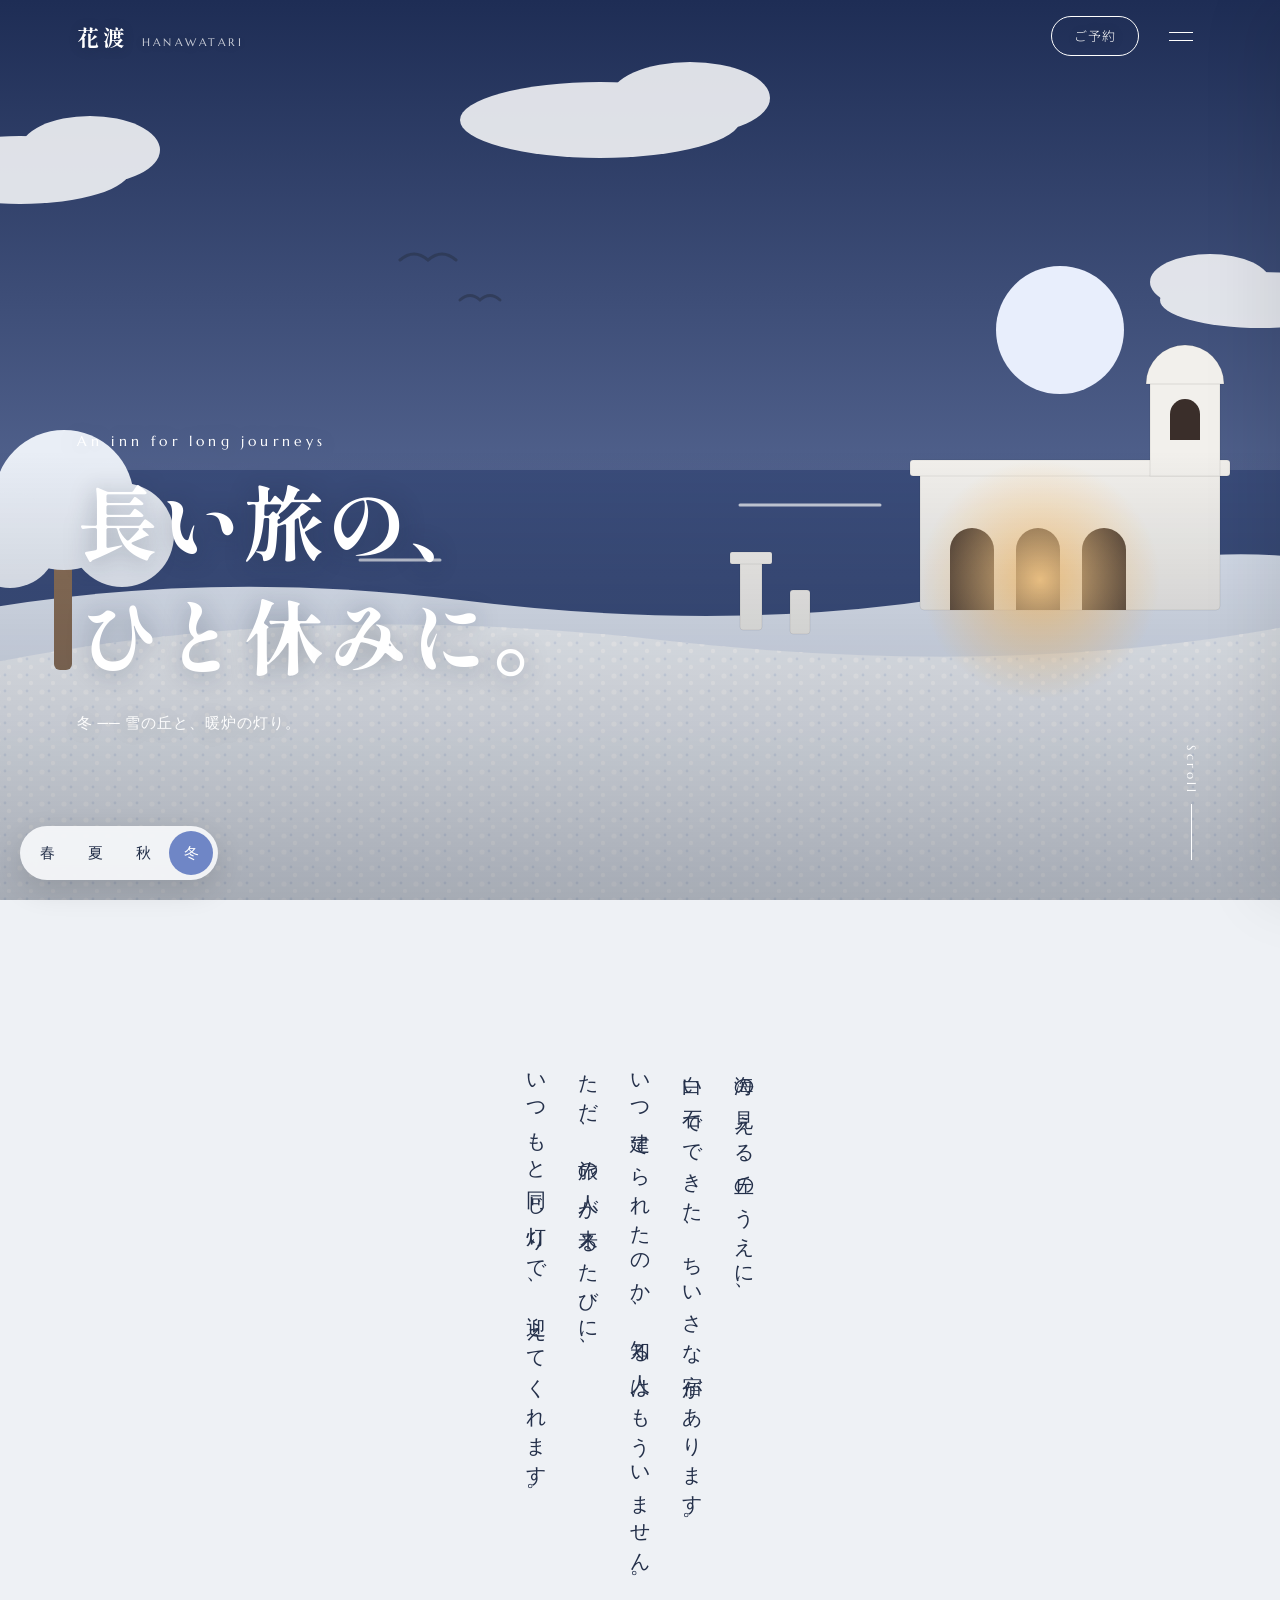
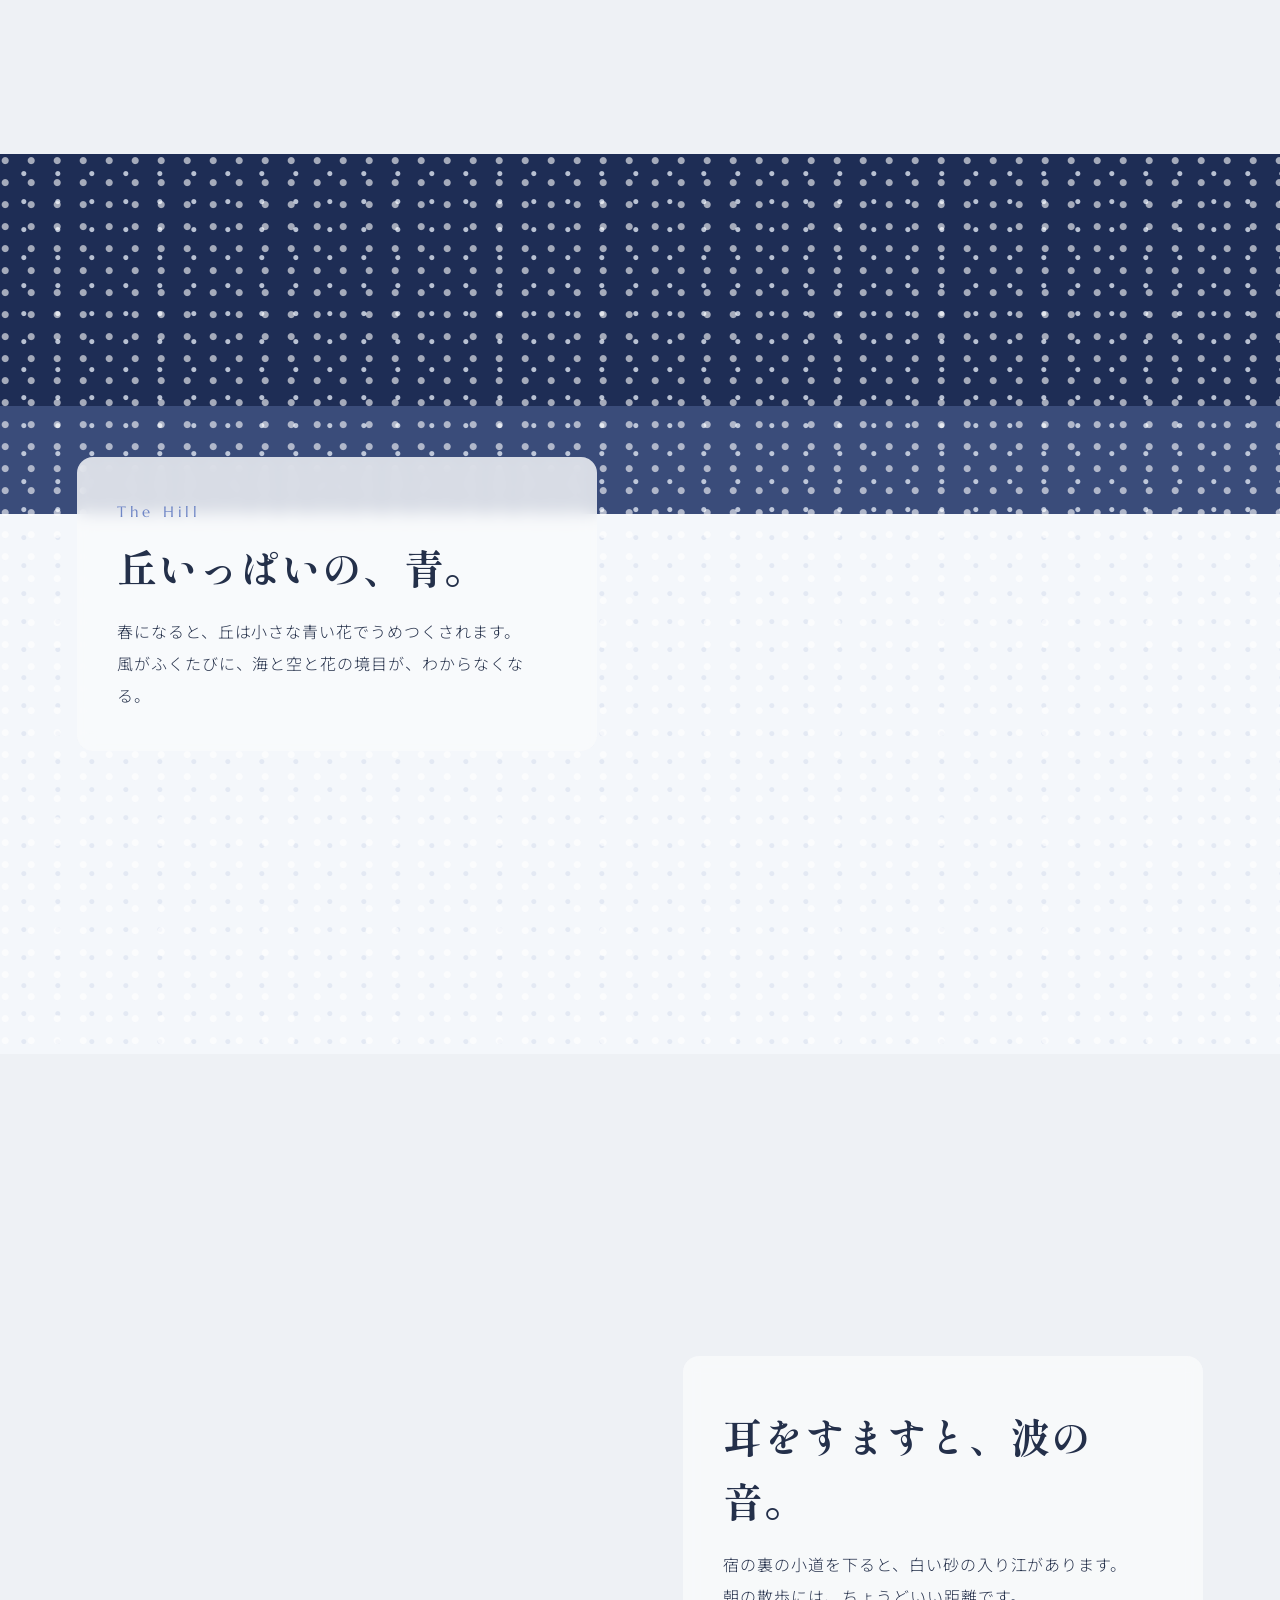
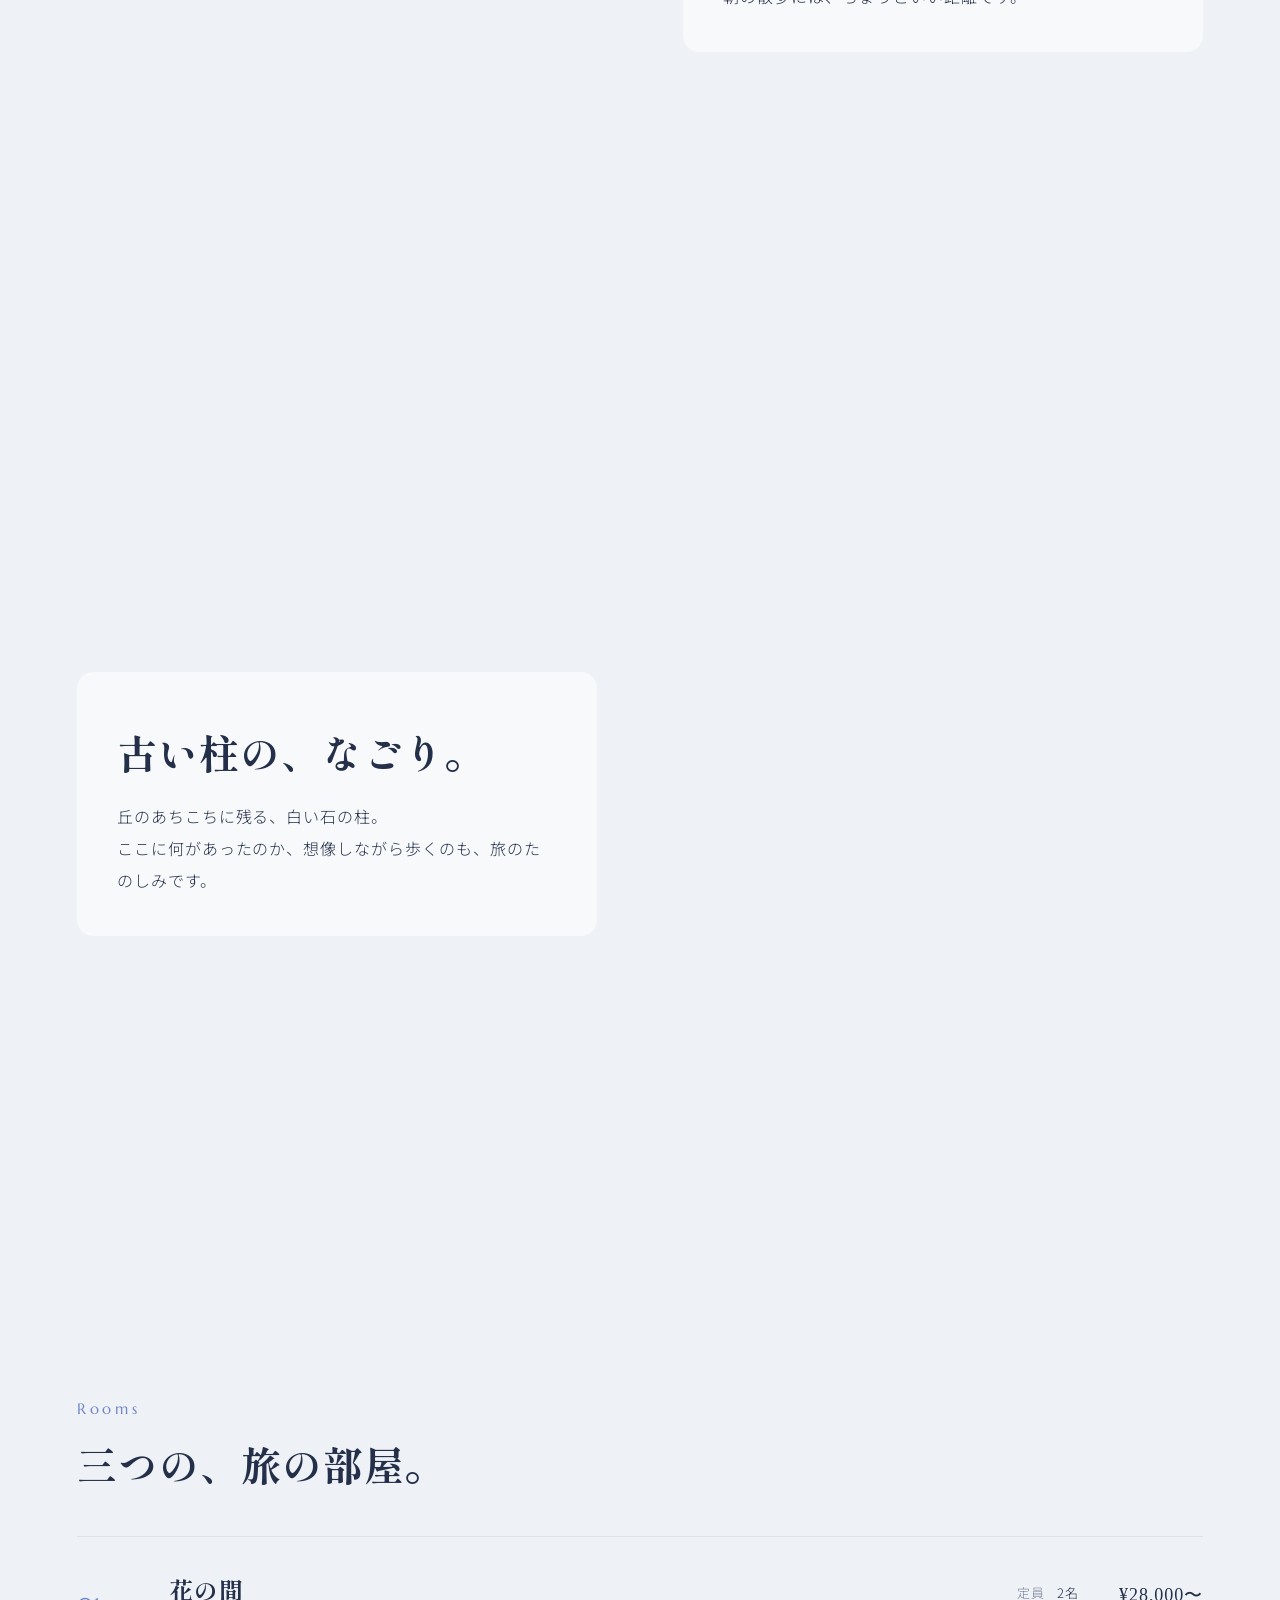
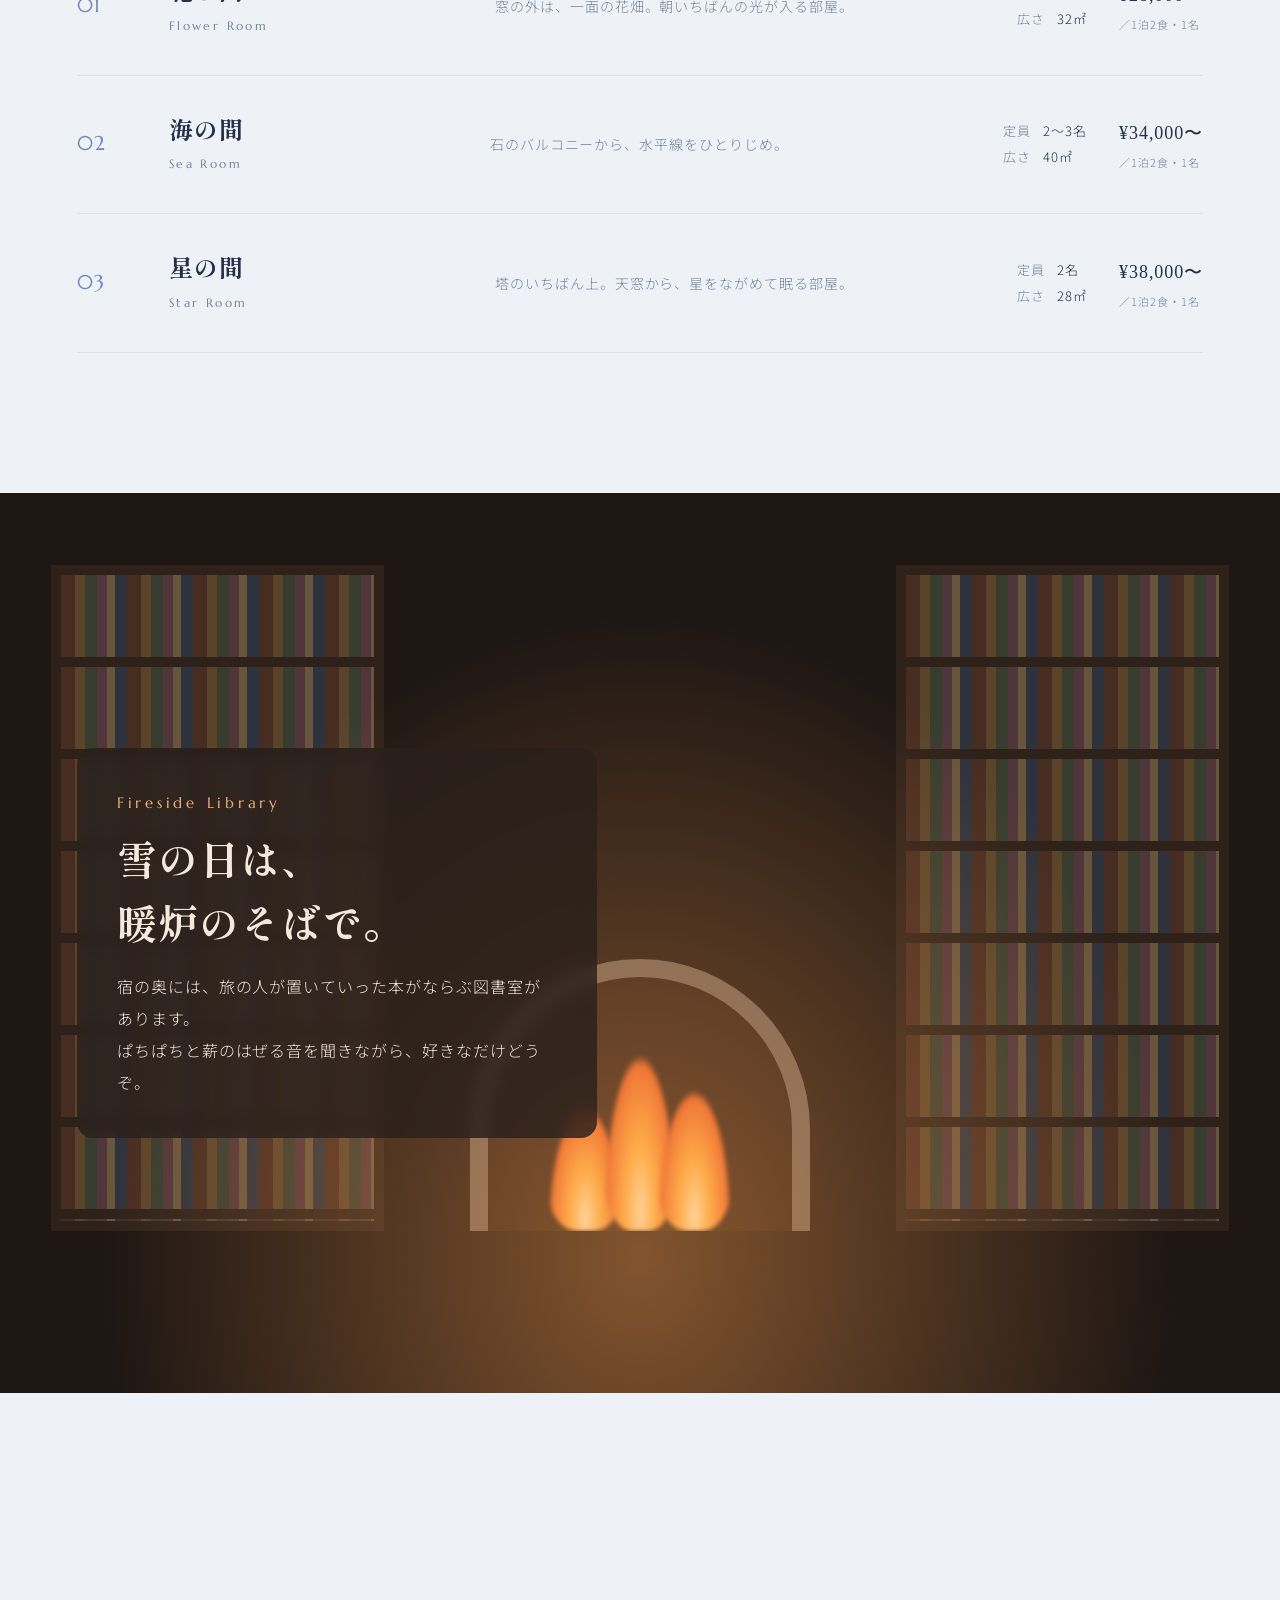
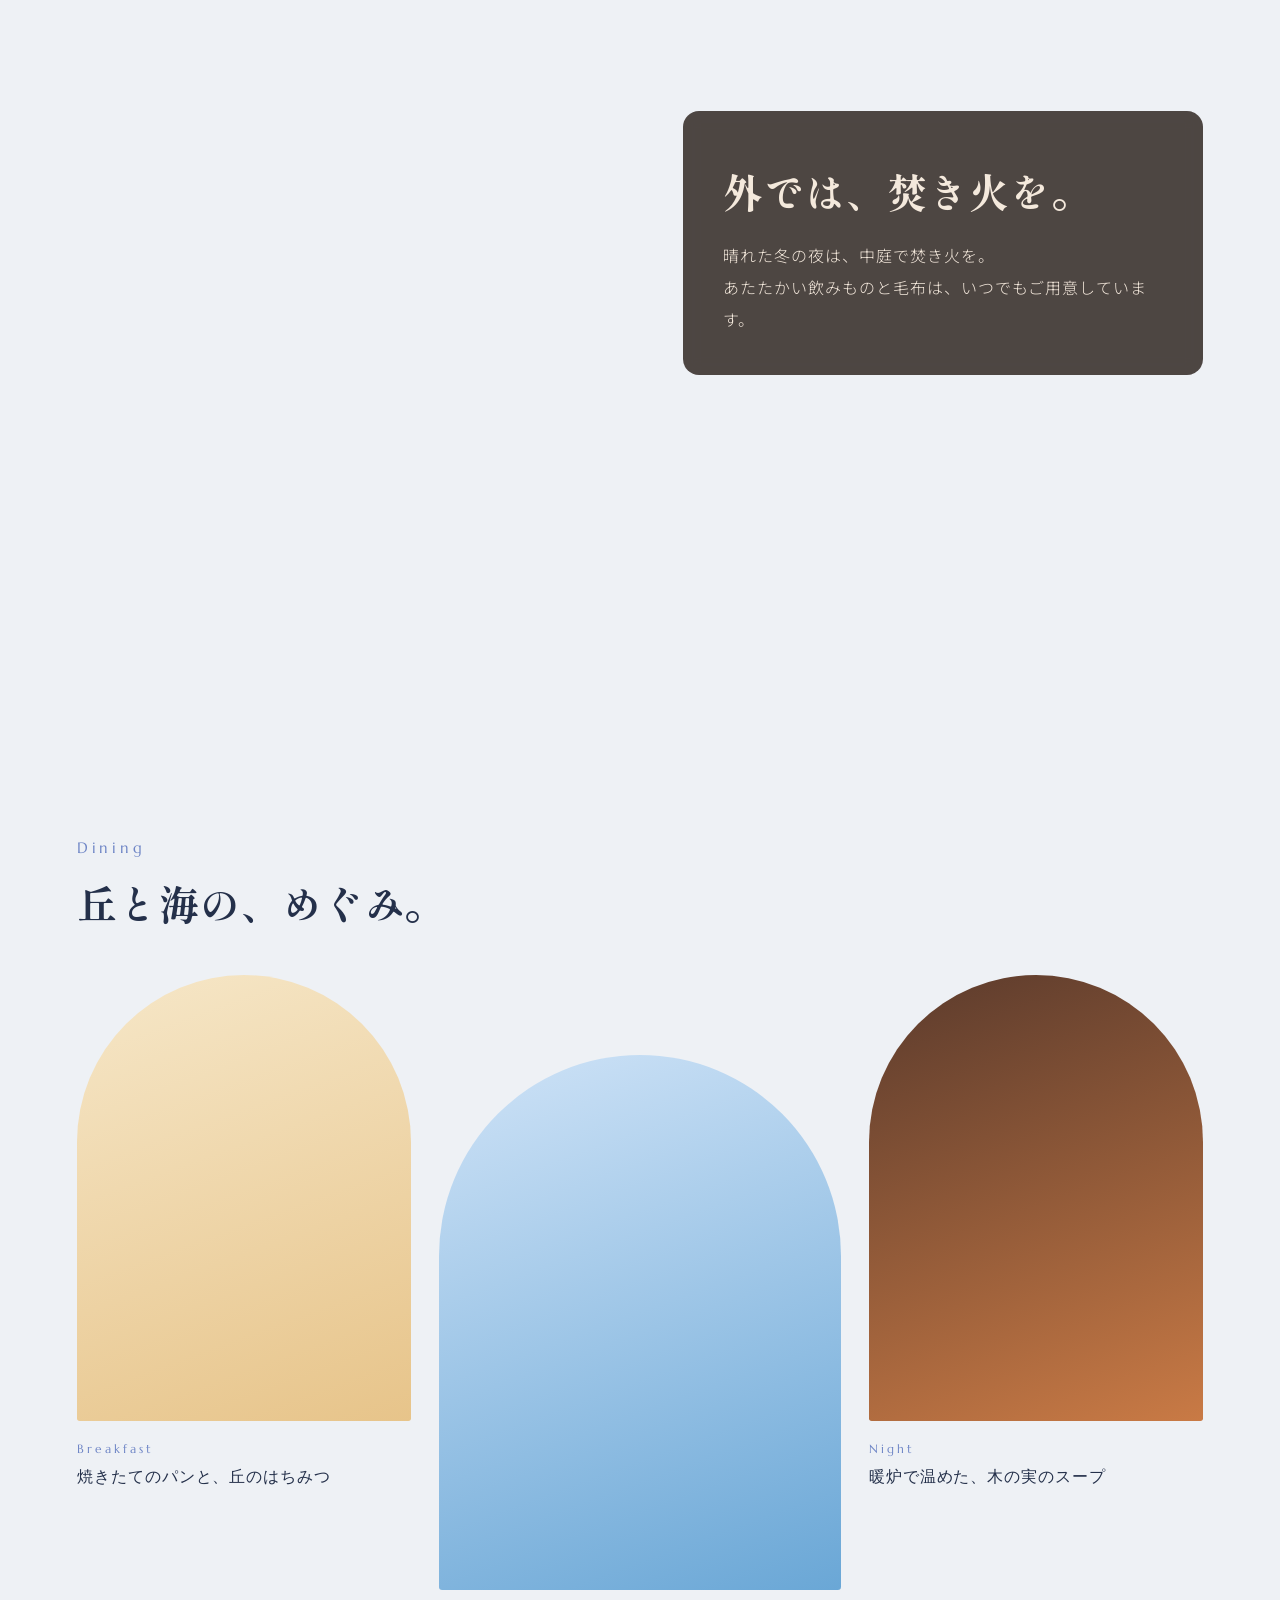
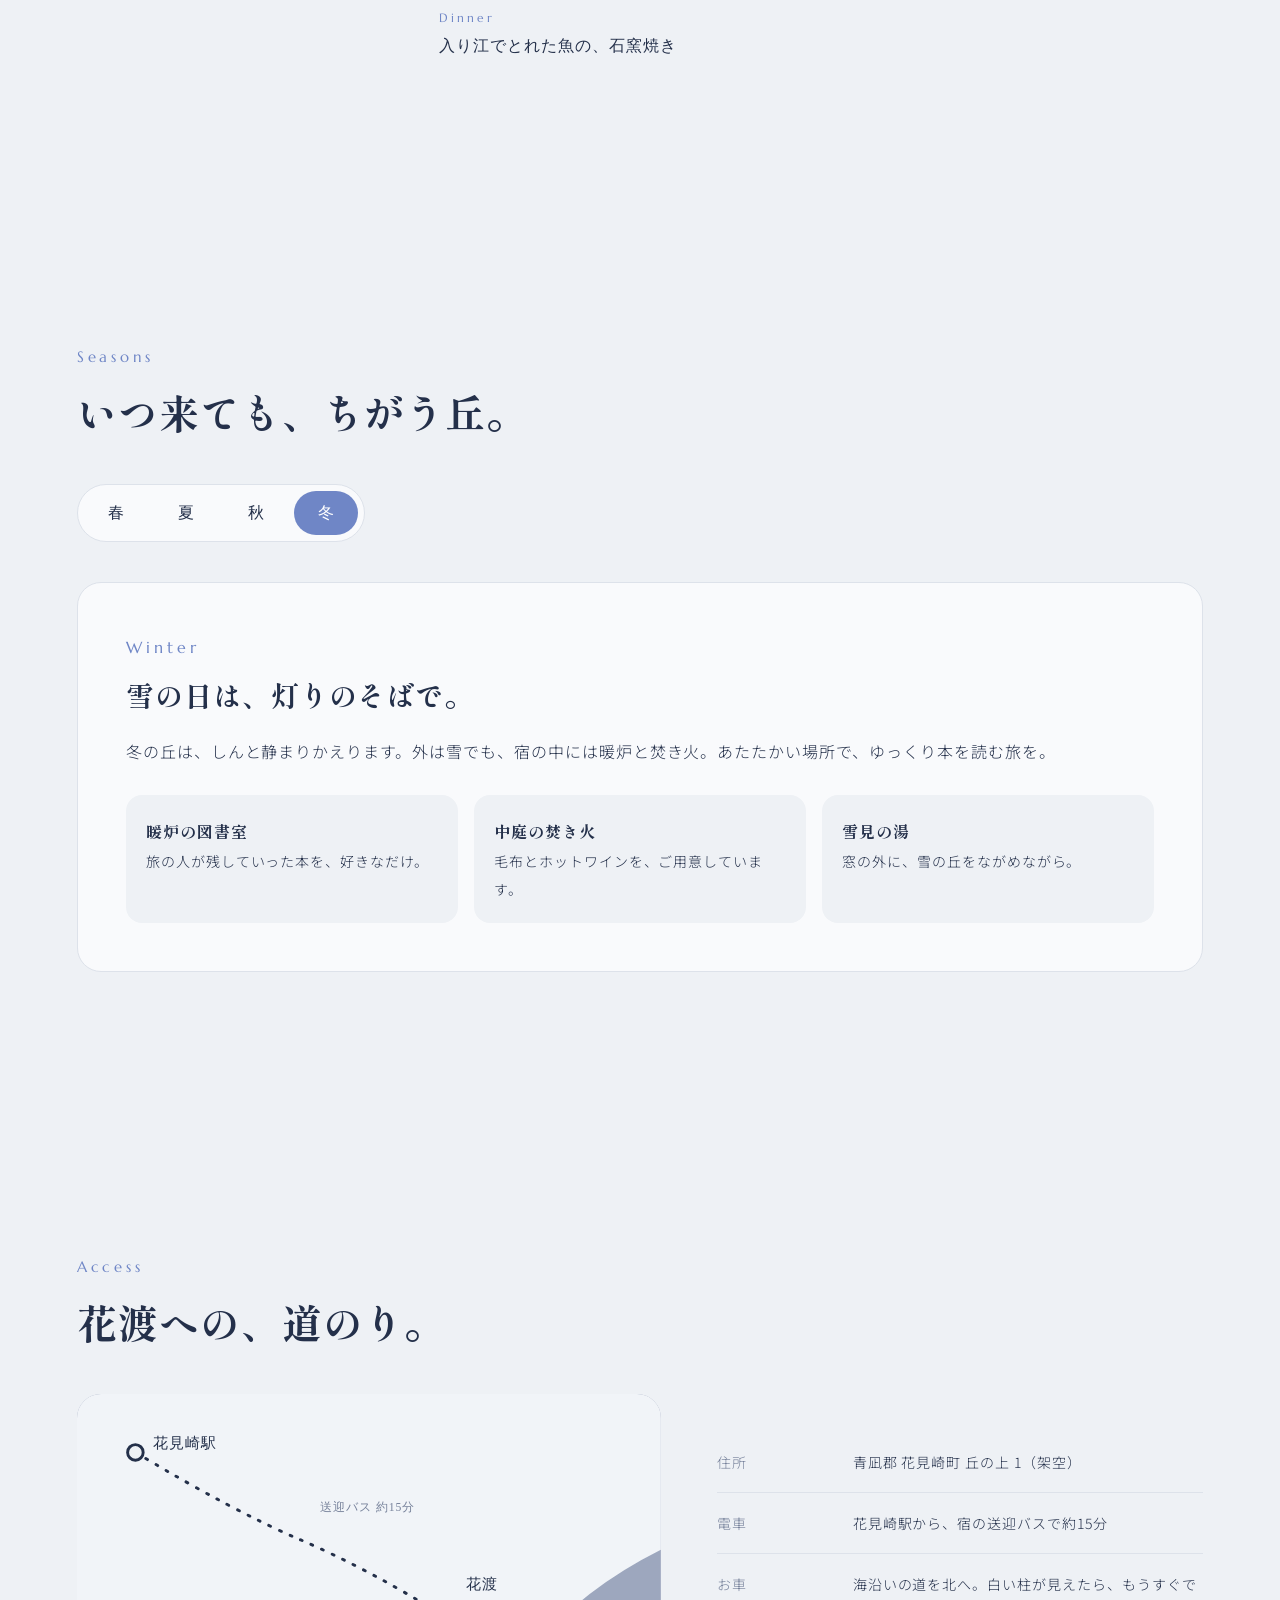
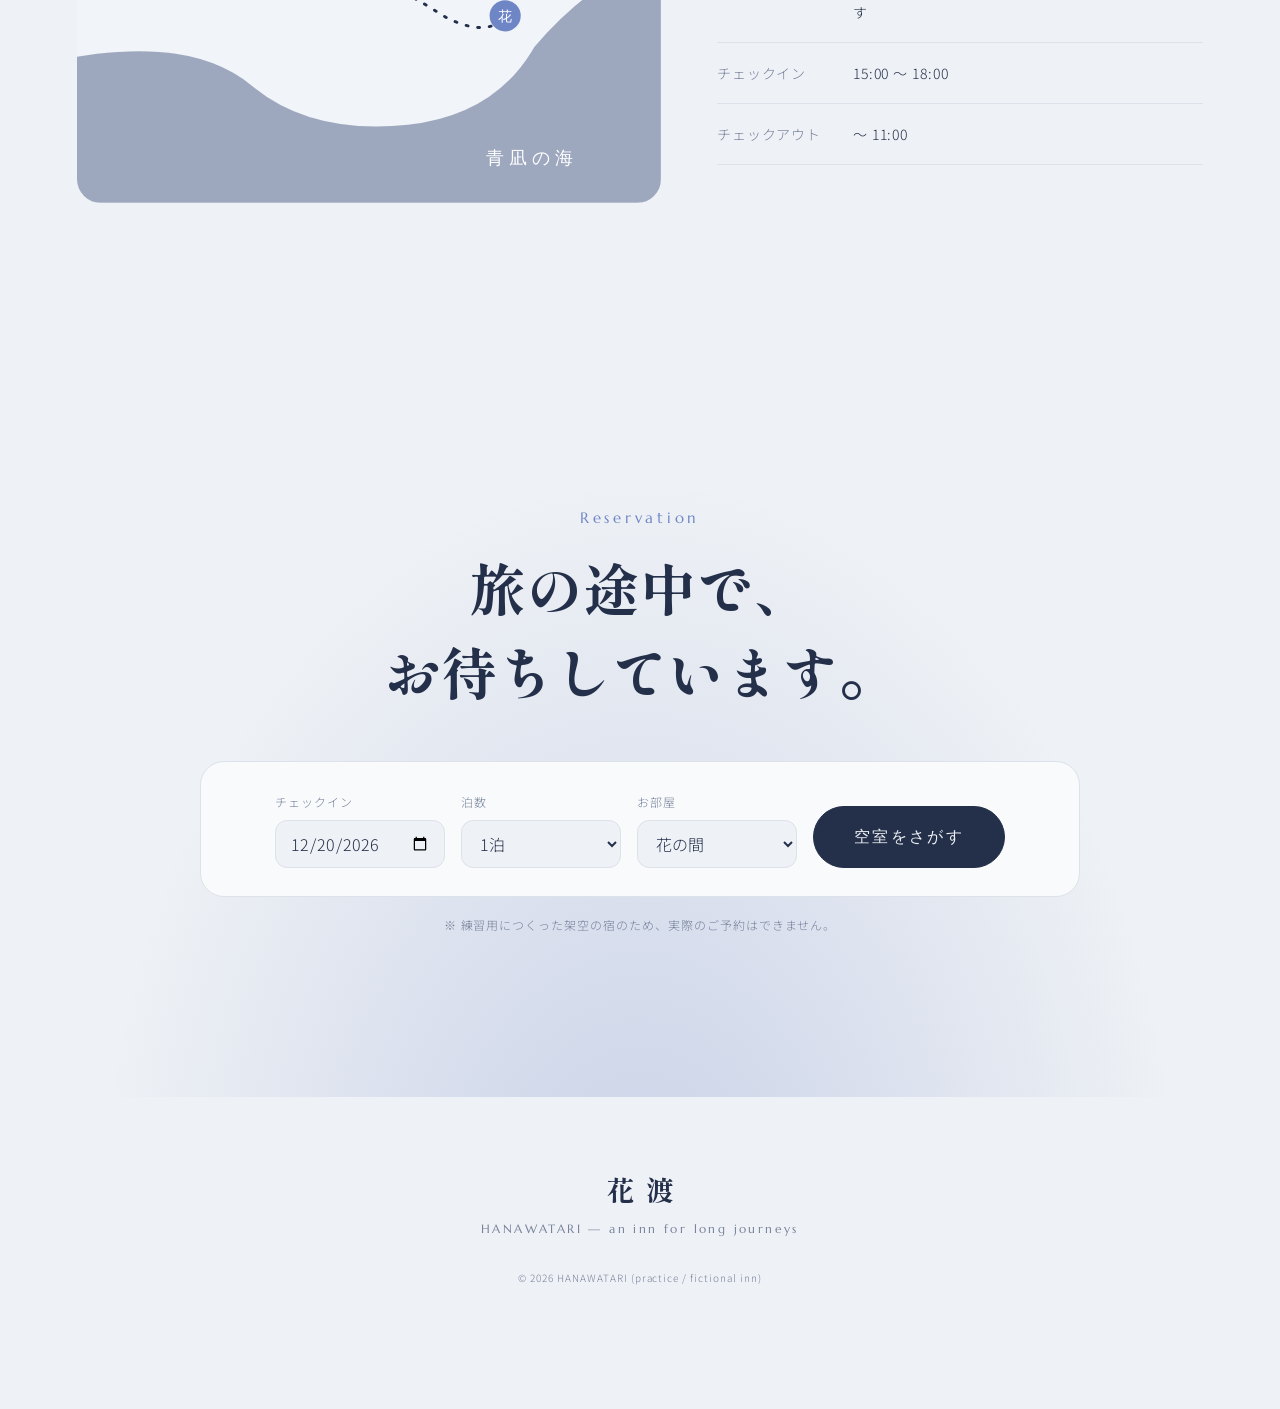
==== inn-hanawatari/index.html @ aaa67b63 "Add Hanawatari: fictional seaside inn site with season switching Original concept: a white stone inn" ====
<!DOCTYPE html>
<html lang="ja">
<head>
  <meta charset="UTF-8">
  <meta name="viewport" content="width=device-width, initial-scale=1.0">
  <title>花渡 HANAWATARI | 長い旅の、ひと休みに。</title>
  <meta name="description" content="海の見える丘の上、青い花畑にたたずむ白い石の宿（架空の宿・練習作品）">

  <link rel="preconnect" href="https://fonts.googleapis.com">
  <link rel="preconnect" href="https://fonts.gstatic.com" crossorigin>
  <link href="https://fonts.googleapis.com/css2?family=Marcellus&family=Noto+Sans+JP:wght@300;400;500&family=Shippori+Mincho+B1:wght@500;700;800&display=swap" rel="stylesheet">

  <link rel="icon" href="favicon.svg" type="image/svg+xml">
  <link rel="stylesheet" href="style.css">
</head>
<body data-season="spring">

  <!-- ===================== ローディング ===================== -->
  <div class="loader" aria-hidden="true">
    <p class="loader__name">花渡</p>
    <p class="loader__en">HANAWATARI</p>
  </div>

  <!-- 舞うもの（花びら・綿毛・落ち葉・雪）。JS で作る -->
  <div class="particles" aria-hidden="true"></div>

  <!-- ===================== ヘッダー ===================== -->
  <header class="header">
    <a href="#" class="header__logo">花渡<span>HANAWATARI</span></a>
    <a href="#reserve" class="header__reserve">ご予約</a>
    <button class="menu-btn" aria-label="メニューを開く" aria-expanded="false">
      <span></span><span></span>
    </button>
  </header>

  <!-- ===================== ドロワーメニュー ===================== -->
  <nav class="drawer" aria-label="メニュー" aria-hidden="true">
    <ul class="drawer__list">
      <li><a href="#hill"><span>The Hill</span>丘のこと</a></li>
      <li><a href="#rooms"><span>Rooms</span>お部屋</a></li>
      <li><a href="#library"><span>Fireside Library</span>暖炉の図書室</a></li>
      <li><a href="#dining"><span>Dining</span>お食事</a></li>
      <li><a href="#seasons"><span>Seasons</span>季節のたのしみ</a></li>
      <li><a href="#access"><span>Access</span>道のり</a></li>
      <li><a href="#reserve"><span>Reservation</span>ご予約</a></li>
    </ul>
    <p class="drawer__note">花渡は、練習用につくった架空の宿です。</p>
  </nav>

  <main>
    <!-- ===================== 1. 最初の画面 ===================== -->
    <section class="hero">
      <div class="hero__scene">
        <!-- 写真ができたら、季節ごとに images/hero-〇〇.jpg が表示される（なければ下のイラスト） -->
        <img class="hero__photo" alt="" hidden>

        <!-- 景色のイラスト。色は季節ごとの CSS 変数で変わる -->
        <svg class="scene" viewBox="0 0 1600 900" preserveAspectRatio="xMidYMid slice" aria-hidden="true">
          <defs>
            <linearGradient id="sky" x1="0" y1="0" x2="0" y2="1">
              <stop offset="0%" class="sky-top"/>
              <stop offset="100%" class="sky-bottom"/>
            </linearGradient>
            <pattern id="flowers" width="22" height="16" patternUnits="userSpaceOnUse">
              <circle cx="4" cy="4" r="2.6" class="flower"/>
              <circle cx="15" cy="11" r="2.2" class="flower"/>
              <circle cx="11" cy="3" r="1.4" class="flower flower--light"/>
            </pattern>
            <radialGradient id="window-glow">
              <stop offset="0%" stop-color="#ffcf8a" stop-opacity="1"/>
              <stop offset="100%" stop-color="#ffcf8a" stop-opacity="0"/>
            </radialGradient>
          </defs>

          <rect width="1600" height="900" fill="url(#sky)"/>

          <!-- 太陽（冬と秋は低く、やわらかく） -->
          <circle class="sun" cx="1220" cy="210" r="64"/>

          <!-- 流れる雲 -->
          <g class="clouds">
            <g transform="translate(180 170)"><ellipse rx="110" ry="34"/><ellipse cx="70" cy="-20" rx="70" ry="34"/><ellipse cx="-60" cy="-12" rx="60" ry="26"/></g>
            <g transform="translate(760 120)"><ellipse rx="140" ry="38"/><ellipse cx="90" cy="-22" rx="80" ry="36"/></g>
            <g transform="translate(1420 300)"><ellipse rx="100" ry="28"/><ellipse cx="-50" cy="-18" rx="60" ry="28"/></g>
          </g>

          <!-- 鳥 -->
          <g class="birds">
            <path d="M560 260 q14 -12 28 0 q14 -12 28 0"/>
            <path d="M620 300 q10 -9 20 0 q10 -9 20 0"/>
          </g>

          <!-- 海 -->
          <rect class="sea" y="470" width="1600" height="160"/>
          <g class="sea-light">
            <path d="M200 520 h120 M520 560 h80 M900 505 h140 M1250 545 h100"/>
          </g>

          <!-- 遠くの丘 -->
          <path class="hill-far" d="M0 640 Q300 560 620 600 T1200 580 T1600 600 V900 H0Z"/>

          <!-- 手前の丘と花畑 -->
          <path class="hill" d="M0 900 V700 Q380 590 820 640 T1600 590 V900Z"/>
          <path d="M0 900 V700 Q380 590 820 640 T1600 590 V900Z" fill="url(#flowers)" class="flower-field"/>

          <!-- 左の大きな木 -->
          <g class="tree">
            <rect x="214" y="520" width="18" height="150" rx="6" class="tree__trunk"/>
            <circle cx="224" cy="500" r="70" class="tree__leaf"/>
            <circle cx="170" cy="540" r="48" class="tree__leaf"/>
            <circle cx="282" cy="535" r="52" class="tree__leaf"/>
          </g>

          <!-- 古い柱のなごり -->
          <g class="ruins">
            <rect x="900" y="560" width="22" height="70" rx="3"/>
            <rect x="890" y="552" width="42" height="12" rx="2"/>
            <rect x="950" y="590" width="20" height="44" rx="3"/>
          </g>

          <!-- 白い石の宿 -->
          <g class="inn">
            <rect x="1080" y="470" width="300" height="140" rx="4" class="stone"/>
            <rect x="1070" y="460" width="320" height="16" rx="3" class="stone stone--edge"/>
            <!-- 丸い塔 -->
            <rect x="1310" y="380" width="70" height="96" class="stone"/>
            <path d="M1306 384 a39 39 0 0 1 78 0Z" class="dome"/>
            <!-- アーチの窓（夜や冬は、あたたかく光る） -->
            <g class="arches">
              <path d="M1110 610 v-60 a22 22 0 0 1 44 0 v60Z"/>
              <path d="M1176 610 v-60 a22 22 0 0 1 44 0 v60Z"/>
              <path d="M1242 610 v-60 a22 22 0 0 1 44 0 v60Z"/>
              <path d="M1330 440 v-26 a15 15 0 0 1 30 0 v26Z"/>
            </g>
            <circle cx="1200" cy="580" r="120" fill="url(#window-glow)" class="glow"/>
          </g>
        </svg>
      </div>

      <div class="hero__text">
        <p class="hero__en">An inn for long journeys</p>
        <h1 class="hero__title">長い旅の、<br>ひと休みに。</h1>
        <p class="hero__season-caption"></p>
      </div>

      <p class="hero__scroll">Scroll</p>
    </section>

    <!-- ===================== 2. はじまりの言葉 ===================== -->
    <section class="prologue">
      <p class="prologue__text reveal">
        海の見える丘のうえに、<br>
        白い石でできた、ちいさな宿があります。<br>
        いつ建てられたのか、知る人はもういません。<br>
        ただ、旅の人が来るたびに、<br>
        いつもと同じ灯りで、迎えてくれます。
      </p>
    </section>

    <!-- ===================== 3. 丘のこと（背景が貼りつく） ===================== -->
    <section class="pinned" id="hill">
      <div class="pinned__bg pinned__bg--hill">
        <img src="images/hill.jpg" alt="" class="pinned__photo" onerror="this.remove()">
      </div>
      <div class="pinned__content">
        <article class="pinned__panel">
          <div class="pinned__card">
            <p class="section-en">The Hill</p>
            <h2 class="section-title">丘いっぱいの、青。</h2>
            <p>春になると、丘は小さな青い花でうめつくされます。<br>風がふくたびに、海と空と花の境目が、わからなくなる。</p>
          </div>
        </article>
        <article class="pinned__panel">
          <div class="pinned__card">
            <h2 class="section-title">耳をすますと、波の音。</h2>
            <p>宿の裏の小道を下ると、白い砂の入り江があります。<br>朝の散歩には、ちょうどいい距離です。</p>
          </div>
        </article>
        <article class="pinned__panel">
          <div class="pinned__card">
            <h2 class="section-title">古い柱の、なごり。</h2>
            <p>丘のあちこちに残る、白い石の柱。<br>ここに何があったのか、想像しながら歩くのも、旅のたのしみです。</p>
          </div>
        </article>
      </div>
    </section>

    <!-- ===================== 4. お部屋 ===================== -->
    <section class="section rooms" id="rooms">
      <p class="section-en reveal">Rooms</p>
      <h2 class="section-title reveal">三つの、旅の部屋。</h2>

      <ul class="rooms__list">
        <li class="room reveal" data-room="flower">
          <div class="room__thumb room__thumb--flower"><img src="images/room-flower.jpg" alt="花の間" onerror="this.remove()"></div>
          <p class="room__num">01</p>
          <div class="room__name"><h3>花の間</h3><span>Flower Room</span></div>
          <p class="room__desc">窓の外は、一面の花畑。朝いちばんの光が入る部屋。</p>
          <dl class="room__spec"><dt>定員</dt><dd>2名</dd><dt>広さ</dt><dd>32㎡</dd></dl>
          <p class="room__price">¥28,000〜<small>／1泊2食・1名</small></p>
        </li>
        <li class="room reveal" data-room="sea">
          <div class="room__thumb room__thumb--sea"><img src="images/room-sea.jpg" alt="海の間" onerror="this.remove()"></div>
          <p class="room__num">02</p>
          <div class="room__name"><h3>海の間</h3><span>Sea Room</span></div>
          <p class="room__desc">石のバルコニーから、水平線をひとりじめ。</p>
          <dl class="room__spec"><dt>定員</dt><dd>2〜3名</dd><dt>広さ</dt><dd>40㎡</dd></dl>
          <p class="room__price">¥34,000〜<small>／1泊2食・1名</small></p>
        </li>
        <li class="room reveal" data-room="star">
          <div class="room__thumb room__thumb--star"><img src="images/room-star.jpg" alt="星の間" onerror="this.remove()"></div>
          <p class="room__num">03</p>
          <div class="room__name"><h3>星の間</h3><span>Star Room</span></div>
          <p class="room__desc">塔のいちばん上。天窓から、星をながめて眠る部屋。</p>
          <dl class="room__spec"><dt>定員</dt><dd>2名</dd><dt>広さ</dt><dd>28㎡</dd></dl>
          <p class="room__price">¥38,000〜<small>／1泊2食・1名</small></p>
        </li>
      </ul>
    </section>

    <!-- ===================== 5. 暖炉の図書室（背景が貼りつく） ===================== -->
    <section class="pinned pinned--warm" id="library">
      <div class="pinned__bg pinned__bg--library">
        <img src="images/library.jpg" alt="" class="pinned__photo" onerror="this.remove()">
        <!-- 写真がないときの、暖炉のイラスト -->
        <div class="fireplace" aria-hidden="true">
          <div class="shelf shelf--left"></div>
          <div class="shelf shelf--right"></div>
          <div class="hearth">
            <div class="hearth__fire">
              <span></span><span></span><span></span>
            </div>
          </div>
          <div class="fire-light"></div>
        </div>
      </div>
      <div class="pinned__content">
        <article class="pinned__panel">
          <div class="pinned__card">
            <p class="section-en">Fireside Library</p>
            <h2 class="section-title">雪の日は、<br>暖炉のそばで。</h2>
            <p>宿の奥には、旅の人が置いていった本がならぶ図書室があります。<br>ぱちぱちと薪のはぜる音を聞きながら、好きなだけどうぞ。</p>
          </div>
        </article>
        <article class="pinned__panel">
          <div class="pinned__card">
            <h2 class="section-title">外では、焚き火を。</h2>
            <p>晴れた冬の夜は、中庭で焚き火を。<br>あたたかい飲みものと毛布は、いつでもご用意しています。</p>
          </div>
        </article>
      </div>
    </section>

    <!-- ===================== 6. お食事 ===================== -->
    <section class="section dining" id="dining">
      <p class="section-en reveal">Dining</p>
      <h2 class="section-title reveal">丘と海の、めぐみ。</h2>
      <div class="dining__grid">
        <figure class="dish reveal">
          <div class="dish__img dish__img--1"><img src="images/dining-1.jpg" alt="朝ごはん" onerror="this.remove()"></div>
          <figcaption><span>Breakfast</span>焼きたてのパンと、丘のはちみつ</figcaption>
        </figure>
        <figure class="dish dish--tall reveal">
          <div class="dish__img dish__img--2"><img src="images/dining-2.jpg" alt="夕ごはん" onerror="this.remove()"></div>
          <figcaption><span>Dinner</span>入り江でとれた魚の、石窯焼き</figcaption>
        </figure>
        <figure class="dish reveal">
          <div class="dish__img dish__img--3"><img src="images/dining-3.jpg" alt="夜のひとさら" onerror="this.remove()"></div>
          <figcaption><span>Night</span>暖炉で温めた、木の実のスープ</figcaption>
        </figure>
      </div>
    </section>

    <!-- ===================== 7. 季節のたのしみ ===================== -->
    <section class="section seasons" id="seasons">
      <p class="section-en reveal">Seasons</p>
      <h2 class="section-title reveal">いつ来ても、ちがう丘。</h2>

      <div class="season-tabs reveal" role="tablist" aria-label="季節">
        <button role="tab" data-season="spring">春</button>
        <button role="tab" data-season="summer">夏</button>
        <button role="tab" data-season="autumn">秋</button>
        <button role="tab" data-season="winter">冬</button>
      </div>

      <div class="season-card reveal" aria-live="polite">
        <p class="season-card__en"></p>
        <h3 class="season-card__title"></h3>
        <p class="season-card__text"></p>
        <ul class="season-card__list"></ul>
      </div>
    </section>

    <!-- ===================== 8. 道のり ===================== -->
    <section class="section access" id="access">
      <p class="section-en reveal">Access</p>
      <h2 class="section-title reveal">花渡への、道のり。</h2>

      <div class="access__body">
        <svg class="map reveal" viewBox="0 0 600 420" role="img" aria-label="花渡までの地図（架空）">
          <rect width="600" height="420" class="map__sea"/>
          <path class="map__land" d="M0 0 H600 V160 Q520 200 470 260 Q430 330 340 340 Q240 350 180 300 Q120 250 0 270Z"/>
          <path class="map__road" d="M60 60 Q160 120 230 150 T380 230 Q420 250 440 230"/>
          <circle cx="60" cy="60" r="8" class="map__station"/>
          <text x="78" y="56" class="map__label">花見崎駅</text>
          <g class="map__inn" transform="translate(440 228)">
            <circle r="16"/>
            <text y="5" text-anchor="middle">花</text>
          </g>
          <text x="400" y="200" class="map__label">花渡</text>
          <text x="420" y="380" class="map__label map__label--sea">青凪の海</text>
          <text x="250" y="120" class="map__label map__label--small">送迎バス 約15分</text>
        </svg>

        <dl class="access__info reveal">
          <div><dt>住所</dt><dd>青凪郡 花見崎町 丘の上 1（架空）</dd></div>
          <div><dt>電車</dt><dd>花見崎駅から、宿の送迎バスで約15分</dd></div>
          <div><dt>お車</dt><dd>海沿いの道を北へ。白い柱が見えたら、もうすぐです</dd></div>
          <div><dt>チェックイン</dt><dd>15:00 〜 18:00</dd></div>
          <div><dt>チェックアウト</dt><dd>〜 11:00</dd></div>
        </dl>
      </div>
    </section>

    <!-- ===================== 9. ご予約 ===================== -->
    <section class="reserve" id="reserve">
      <p class="section-en reveal">Reservation</p>
      <h2 class="reserve__title reveal">旅の途中で、<br>お待ちしています。</h2>

      <form class="reserve__form reveal" onsubmit="return false;">
        <label>チェックイン<input type="date" class="reserve__date"></label>
        <label>泊数
          <select class="reserve__nights"><option>1泊</option><option>2泊</option><option>3泊</option></select>
        </label>
        <label>お部屋
          <select class="reserve__room"><option>花の間</option><option>海の間</option><option>星の間</option></select>
        </label>
        <button class="btn reserve__btn">空室をさがす</button>
      </form>
      <p class="reserve__note">※ 練習用につくった架空の宿のため、実際のご予約はできません。</p>
    </section>
  </main>

  <footer class="footer">
    <p class="footer__logo">花渡</p>
    <p class="footer__en">HANAWATARI — an inn for long journeys</p>
    <small>&copy; 2026 HANAWATARI (practice / fictional inn)</small>
  </footer>

  <!-- 季節の切り替え（画面の左下にずっと表示） -->
  <div class="season-switch" role="radiogroup" aria-label="季節を切り替える">
    <button data-season="spring" role="radio" aria-label="春">春</button>
    <button data-season="summer" role="radio" aria-label="夏">夏</button>
    <button data-season="autumn" role="radio" aria-label="秋">秋</button>
    <button data-season="winter" role="radio" aria-label="冬">冬</button>
  </div>

  <div class="toast" role="status" aria-live="polite"></div>

  <script src="script.js"></script>
</body>
</html>
---- inn-hanawatari/style.css ----
/* =========================================================
   花渡 HANAWATARI style.css
   季節ごとの色は script.js の SEASONS が CSS 変数に書きこむ。
   ここにある :root の値は「春」の初期値。
   ========================================================= */

:root {
  /* ↓ 季節で変わる色 */
  --bg: #f5f2ec;          /* ページの背景 */
  --ink: #2f3a4a;         /* 文字 */
  --sub: #7d8794;         /* 薄い文字 */
  --accent: #5d86c8;      /* アクセント（春はネモフィラの青） */
  --line: #e2ddd3;
  --card: #fbf9f5;
  --sky1: #8ec5f2;
  --sky2: #e8f4fb;
  --sun: #fff4cf;
  --sea: #6aa7d6;
  --hill-far: #b9d4c5;
  --hill: #9cc79b;
  --flower: #7ea6e0;
  --flower-light: #ffffff;
  --tree: #79a77d;
  --stone: #f4f1ea;
  --window: #3b4a5a;
  --glow: 0;              /* 窓の灯りの強さ（0〜1） */
  --sun-y: 0px;           /* 太陽の高さ（下げると夕方っぽく） */

  --font-head: "Shippori Mincho B1", serif;
  --font-body: "Noto Sans JP", sans-serif;
  --font-en: "Marcellus", serif;
  --side: clamp(20px, 6vw, 96px);
  --ease: cubic-bezier(0.22, 1, 0.36, 1);
}

/* ---------- リセット ---------- */
*,
*::before,
*::after {
  box-sizing: border-box;
  margin: 0;
  padding: 0;
}

html {
  scroll-behavior: smooth;
  scroll-padding-top: 72px;
}

body {
  background: var(--bg);
  color: var(--ink);
  font-family: var(--font-body);
  font-weight: 300;
  line-height: 2;
  letter-spacing: 0.06em;
  transition: background-color 1.2s, color 1.2s; /* 季節を変えたとき、色がゆっくり移る */
  -webkit-font-smoothing: antialiased;
}

a {
  color: inherit;
  text-decoration: none;
}

ul,
ol {
  list-style: none;
}

button,
input,
select {
  font: inherit;
  color: inherit;
}

button {
  cursor: pointer;
}

img {
  display: block;
  max-width: 100%;
}

/* hidden の付いたものは、必ず隠す（img の display: block に負けないように） */
[hidden] {
  display: none !important;
}

:focus-visible {
  outline: 2px solid var(--accent);
  outline-offset: 3px;
}

/* ---------- 共通 ---------- */
.section {
  max-width: 1280px;
  margin: 0 auto;
  padding: 140px var(--side);
}

.section-en {
  font-family: var(--font-en);
  font-size: 15px;
  letter-spacing: 0.25em;
  color: var(--accent);
  transition: color 1.2s;
}

.section-title {
  font-family: var(--font-head);
  font-weight: 700;
  font-size: clamp(26px, 3.4vw, 40px);
  line-height: 1.6;
  margin: 8px 0 24px;
}

.btn {
  display: inline-block;
  padding: 14px 40px;
  border: 1px solid var(--ink);
  border-radius: 999px;
  background: var(--ink);
  color: var(--bg);
  font-family: var(--font-head);
  letter-spacing: 0.15em;
  transition: background 0.4s, color 0.4s;
}

.btn:hover {
  background: transparent;
  color: var(--ink);
}

/* スクロールでふわっと（JS が .is-show を付ける） */
.reveal {
  opacity: 0;
  transform: translateY(32px);
  filter: blur(4px);
  transition: opacity 1.2s var(--ease), transform 1.2s var(--ease), filter 1.2s var(--ease);
}

.reveal.is-show {
  opacity: 1;
  transform: none;
  filter: none;
}

/* =========================================================
   ローディング
   ========================================================= */
.loader {
  position: fixed;
  inset: 0;
  z-index: 1000;
  display: grid;
  place-content: center;
  text-align: center;
  background: var(--bg);
  transition: opacity 1s 0.2s, visibility 1s 0.2s;
}

.loader__name {
  font-family: var(--font-head);
  font-weight: 800;
  font-size: 44px;
  letter-spacing: 0.4em;
  margin-right: -0.4em; /* 字間の分だけずれるのを直す */
  animation: loader-in 1.4s var(--ease) both;
}

.loader__en {
  font-family: var(--font-en);
  font-size: 12px;
  letter-spacing: 0.5em;
  color: var(--sub);
  animation: loader-in 1.4s 0.3s var(--ease) both;
}

@keyframes loader-in {
  from { opacity: 0; transform: translateY(12px); filter: blur(6px); }
  to   { opacity: 1; transform: none; filter: none; }
}

/* 読みこみが終わったら（JS が付ける）、ふわっと消える */
.is-loaded .loader {
  opacity: 0;
  visibility: hidden;
}

/* =========================================================
   舞うもの（花びら・綿毛・落ち葉・雪）
   ========================================================= */
.particles {
  position: fixed;
  inset: 0;
  z-index: 50;
  pointer-events: none;
  overflow: hidden;
}

.particle {
  position: absolute;
  top: -40px;
  animation: drift linear infinite;
}

@keyframes drift {
  0%   { transform: translate(0, 0) rotate(0deg); }
  25%  { transform: translate(40px, 26vh) rotate(100deg); }
  50%  { transform: translate(-30px, 52vh) rotate(200deg); }
  75%  { transform: translate(30px, 78vh) rotate(290deg); }
  100% { transform: translate(-10px, 110vh) rotate(380deg); }
}

/* 季節ごとの形 */
[data-season="spring"] .particle {
  width: 12px;
  height: 9px;
  border-radius: 0 100% 0 100%; /* 花びら */
  background: #8db3f0;
  opacity: 0.8;
}

[data-season="summer"] .particle {
  width: 7px;
  height: 7px;
  border-radius: 50%;           /* 綿毛 */
  background: #fff;
  box-shadow: 0 0 6px 2px rgba(255, 255, 255, 0.8);
  opacity: 0.85;
}

[data-season="autumn"] .particle {
  width: 13px;
  height: 9px;
  border-radius: 0 100% 0 100%; /* 落ち葉 */
  background: #d9824a;
  opacity: 0.85;
}

[data-season="autumn"] .particle:nth-child(3n) {
  background: #c9a144;
}

[data-season="winter"] .particle {
  width: 6px;
  height: 6px;
  border-radius: 50%;           /* 雪 */
  background: #fff;
  opacity: 0.9;
}

/* =========================================================
   ヘッダー・ドロワー
   ========================================================= */
.header {
  position: fixed;
  top: 0;
  left: 0;
  width: 100%;
  height: 72px;
  padding: 0 var(--side);
  display: flex;
  align-items: center;
  gap: 20px;
  z-index: 200;
  /* 最初の画面の上では白い文字。スクロールしたら・メニューを開いたら、ふつうの色に */
  color: #fff;
  text-shadow: 0 1px 12px rgba(20, 30, 50, 0.3);
  transition: background 0.6s, color 0.6s;
}

.is-scrolled .header,
.is-menu-open .header {
  color: var(--ink);
  text-shadow: none;
}

/* 少しスクロールしたら、背景をつける（JS が .is-scrolled を付ける） */
.is-scrolled .header {
  background: color-mix(in srgb, var(--bg) 85%, transparent);
  backdrop-filter: blur(10px);
}

.header__logo {
  margin-right: auto;
  font-family: var(--font-head);
  font-weight: 800;
  font-size: 22px;
  letter-spacing: 0.2em;
  display: flex;
  align-items: baseline;
  gap: 12px;
}

.header__logo span {
  font-family: var(--font-en);
  font-weight: 400;
  font-size: 11px;
  letter-spacing: 0.3em;
  opacity: 0.75;
}

.header__reserve {
  padding: 6px 22px;
  border: 1px solid currentColor;
  border-radius: 999px;
  font-size: 13px;
}

.menu-btn {
  position: relative;
  width: 44px;
  height: 44px;
  border: none;
  background: none;
}

.menu-btn span {
  position: absolute;
  left: 10px;
  width: 24px;
  height: 1px;
  background: currentColor;
  transition: transform 0.5s var(--ease), top 0.5s var(--ease);
}

.menu-btn span:nth-child(1) { top: 18px; }
.menu-btn span:nth-child(2) { top: 26px; }

.is-menu-open .menu-btn span:nth-child(1) { top: 22px; transform: rotate(30deg); }
.is-menu-open .menu-btn span:nth-child(2) { top: 22px; transform: rotate(-30deg); }

.drawer {
  position: fixed;
  top: 0;
  right: 0;
  width: min(440px, 100%);
  height: 100%;
  padding: 120px 48px 48px;
  z-index: 150;
  background: var(--card);
  box-shadow: -20px 0 60px rgba(0, 0, 0, 0.08);
  transform: translateX(100%);
  transition: transform 0.7s var(--ease), background 1.2s;
  overflow-y: auto;
}

.is-menu-open .drawer {
  transform: none;
}

.drawer__list li {
  border-bottom: 1px solid var(--line);
  /* 開いたとき、上から順番に出てくる */
  opacity: 0;
  transform: translateX(20px);
  transition: opacity 0.6s, transform 0.6s var(--ease);
}

.is-menu-open .drawer__list li {
  opacity: 1;
  transform: none;
}

.is-menu-open .drawer__list li:nth-child(2) { transition-delay: 0.05s; }
.is-menu-open .drawer__list li:nth-child(3) { transition-delay: 0.1s; }
.is-menu-open .drawer__list li:nth-child(4) { transition-delay: 0.15s; }
.is-menu-open .drawer__list li:nth-child(5) { transition-delay: 0.2s; }
.is-menu-open .drawer__list li:nth-child(6) { transition-delay: 0.25s; }
.is-menu-open .drawer__list li:nth-child(7) { transition-delay: 0.3s; }

.drawer__list a {
  display: block;
  padding: 16px 0;
  font-family: var(--font-head);
  font-size: 18px;
}

.drawer__list span {
  display: block;
  font-family: var(--font-en);
  font-size: 11px;
  letter-spacing: 0.25em;
  color: var(--accent);
  line-height: 1.4;
}

.drawer__note {
  margin-top: 32px;
  font-size: 12px;
  color: var(--sub);
}

/* =========================================================
   1. 最初の画面
   ========================================================= */
.hero {
  position: relative;
  height: 100vh;
  min-height: 600px;
  overflow: hidden;
}

.hero__scene,
.hero__photo,
.scene {
  position: absolute;
  inset: 0;
  width: 100%;
  height: 100%;
}

.hero__photo {
  object-fit: cover;
  z-index: 1;
}

/* 景色がゆっくり近づいてくる（写真でもイラストでも） */
.scene,
.hero__photo {
  animation: slow-zoom 24s ease-in-out infinite alternate;
}

@keyframes slow-zoom {
  from { transform: scale(1); }
  to   { transform: scale(1.08); }
}

/* --- イラストの色（季節の変数を使う） --- */
.scene * { transition: fill 1.2s, stop-color 1.2s, opacity 1.2s, transform 1.2s; }
.sky-top        { stop-color: var(--sky1); }
.sky-bottom     { stop-color: var(--sky2); }
.sun            { fill: var(--sun); transform: translateY(var(--sun-y)); }
.clouds         { fill: #fff; opacity: 0.85; animation: clouds 60s linear infinite alternate; }
.birds path     { fill: none; stroke: rgba(40, 50, 70, 0.55); stroke-width: 3; stroke-linecap: round; }
.birds          { animation: birds 18s ease-in-out infinite alternate; }
.sea            { fill: var(--sea); }
.sea-light path { stroke: rgba(255, 255, 255, 0.7); stroke-width: 3; stroke-linecap: round; }
.hill-far       { fill: var(--hill-far); }
.hill           { fill: var(--hill); }
.flower         { fill: var(--flower); }
.flower--light  { fill: var(--flower-light); }
.tree__trunk    { fill: #8a6e55; }
.tree__leaf     { fill: var(--tree); }
.ruins rect     { fill: var(--stone); stroke: rgba(0, 0, 0, 0.08); }
.stone          { fill: var(--stone); stroke: rgba(0, 0, 0, 0.08); }
.dome           { fill: var(--stone); stroke: rgba(0, 0, 0, 0.1); }
.arches path    { fill: var(--window); }
.glow           { opacity: var(--glow); }

/* 窓の灯りが、ろうそくのようにゆらぐ */
.glow {
  animation: flicker 3s ease-in-out infinite;
}

@keyframes flicker {
  0%, 100% { transform: scale(1); }
  50%      { transform: scale(1.04); }
}

@keyframes clouds {
  to { transform: translateX(80px); }
}

@keyframes birds {
  to { transform: translate(120px, -30px); }
}

.hero__text {
  position: absolute;
  left: var(--side);
  bottom: 18vh;
  z-index: 2;
  color: #fff;
  text-shadow: 0 2px 24px rgba(30, 40, 60, 0.35);
}

/* 写真もイラストも明るいので、文字の下にうっすら影 */
.hero::after {
  content: "";
  position: absolute;
  inset: 0;
  z-index: 1;
  background: linear-gradient(180deg, transparent 50%, rgba(20, 30, 50, 0.35));
  pointer-events: none;
}

.hero__en {
  font-family: var(--font-en);
  letter-spacing: 0.3em;
  font-size: 14px;
}

.hero__title {
  font-family: var(--font-head);
  font-weight: 800;
  font-size: clamp(40px, 6.4vw, 88px);
  line-height: 1.4;
  margin: 8px 0 16px;
}

/* 1文字ずつ（JS で <span> に分けて）ふわっと出す */
.hero__title .char {
  display: inline-block;
  opacity: 0;
  transform: translateY(0.4em);
  filter: blur(8px);
  transition: opacity 1.2s var(--ease), transform 1.2s var(--ease), filter 1.2s var(--ease);
}

.is-loaded .hero__title .char {
  opacity: 1;
  transform: none;
  filter: none;
}

.hero__season-caption {
  font-family: var(--font-head);
  font-size: 15px;
  opacity: 0.95;
}

.hero__scroll {
  position: absolute;
  right: var(--side);
  bottom: 40px;
  z-index: 2;
  color: #fff;
  font-family: var(--font-en);
  font-size: 12px;
  letter-spacing: 0.3em;
  writing-mode: vertical-rl;
  padding-bottom: 64px;
}

/* 下に流れていく線 */
.hero__scroll::after {
  content: "";
  position: absolute;
  left: 50%;
  bottom: 0;
  width: 1px;
  height: 56px;
  background: currentColor;
  transform-origin: top;
  animation: scroll-line 2.4s var(--ease) infinite;
}

@keyframes scroll-line {
  0%   { transform: scaleY(0); }
  50%  { transform: scaleY(1); transform-origin: top; }
  51%  { transform-origin: bottom; }
  100% { transform: scaleY(0); transform-origin: bottom; }
}

/* =========================================================
   2. はじまりの言葉（縦書き）
   ========================================================= */
.prologue {
  display: grid;
  place-items: center;
  padding: 160px var(--side);
}

.prologue__text {
  writing-mode: vertical-rl;
  font-family: var(--font-head);
  font-size: clamp(16px, 1.6vw, 20px);
  line-height: 2.6;
  letter-spacing: 0.3em;
  max-height: 32em;
}

/* =========================================================
   3・5. 背景が貼りつくセクション
   ========================================================= */
.pinned {
  position: relative;
}

/* 背景：画面に貼りついたまま */
.pinned__bg {
  position: sticky;
  top: 0;
  height: 100vh;
  overflow: hidden;
}

.pinned__photo {
  width: 100%;
  height: 100%;
  object-fit: cover;
}

/* 写真がないときの「丘」の背景（花畑の模様） */
.pinned__bg--hill {
  background:
    radial-gradient(circle at 20% 30%, color-mix(in srgb, var(--flower) 60%, transparent) 0 3px, transparent 4px) 0 0 / 26px 22px,
    radial-gradient(circle at 70% 70%, color-mix(in srgb, var(--flower-light) 80%, transparent) 0 2px, transparent 3px) 0 0 / 34px 28px,
    linear-gradient(180deg, var(--sky1) 0 28%, var(--sea) 28% 40%, var(--hill) 40%);
  transition: background 1.2s;
}

/* 中身：背景の上を流れていく */
.pinned__content {
  position: relative;
  margin-top: -100vh; /* 背景と同じ場所から始める */
  padding: 0 var(--side);
}

.pinned__panel {
  min-height: 100vh;
  display: flex;
  flex-direction: column;
  justify-content: center;
  max-width: 520px;
}

/* 文字のうしろに、すりガラスのカード */
.pinned__card {
  padding: 40px;
  border-radius: 16px;
  background: color-mix(in srgb, var(--card) 82%, transparent);
  backdrop-filter: blur(8px);
  transition: background 1.2s;
}

.pinned__card .section-title {
  margin-bottom: 16px;
}

/* 2枚目以降は右に寄せて、リズムをつける */
.pinned__panel:nth-child(even) {
  margin-left: auto;
}

/* --- 暖炉の図書室 --- */
.pinned--warm {
  --card: #2a201c;
  color: #f4e9dc;
}

.pinned--warm .section-en {
  color: #f0b27a;
}

.pinned__bg--library {
  background: #1d1613;
}

.fireplace {
  position: absolute;
  inset: 0;
}

/* 本棚：線の模様で本の背表紙を表現 */
.shelf {
  position: absolute;
  top: 8%;
  bottom: 18%;
  width: 26%;
  background:
    repeating-linear-gradient(180deg, transparent 0 82px, #3b2a20 82px 92px),
    repeating-linear-gradient(90deg, #6b3f2e 0 14px, #8a6a3e 14px 24px, #4e5b46 24px 36px, #7a4f5b 36px 46px, #a58a5c 46px 54px, #3d4a5e 54px 66px);
  opacity: 0.55;
  border: 10px solid #3b2a20;
}

.shelf--left  { left: 4%; }
.shelf--right { right: 4%; }

.hearth {
  position: absolute;
  left: 50%;
  bottom: 18%;
  width: min(340px, 40vw);
  aspect-ratio: 1 / 0.8;
  translate: -50% 0;
  background: #2a1d17;
  border: 18px solid #6e6259;
  border-bottom: none;
  border-radius: 999px 999px 0 0;
  overflow: hidden;
}

.hearth__fire {
  position: absolute;
  left: 50%;
  bottom: 0;
  width: 60%;
  height: 70%;
  translate: -50% 0;
}

.hearth__fire span {
  position: absolute;
  bottom: 0;
  width: 40%;
  height: 100%;
  border-radius: 50% 50% 40% 40% / 70% 70% 30% 30%;
  background: radial-gradient(ellipse at 50% 90%, #fff3c4 0%, #ffb347 30%, #e8632b 65%, transparent 70%);
  filter: blur(2px);
  transform-origin: bottom center;
  animation: fire 1.6s ease-in-out infinite alternate;
}

.hearth__fire span:nth-child(1) { left: 0;   height: 70%; animation-delay: -0.4s; }
.hearth__fire span:nth-child(2) { left: 30%; }
.hearth__fire span:nth-child(3) { left: 60%; height: 80%; animation-delay: -0.9s; }

@keyframes fire {
  0%   { transform: scaleY(0.9) skewX(-3deg); }
  50%  { transform: scaleY(1.05) skewX(2deg); }
  100% { transform: scaleY(0.95) skewX(-1deg); }
}

/* 部屋全体を照らす、ゆらぐ灯り */
.fire-light {
  position: absolute;
  inset: 0;
  background: radial-gradient(ellipse at 50% 85%, rgba(255, 160, 80, 0.45), transparent 60%);
  animation: fire-light 2.2s ease-in-out infinite alternate;
}

@keyframes fire-light {
  from { opacity: 0.75; }
  to   { opacity: 1; }
}

/* 写真がある場合は、イラストを隠す */
.pinned__bg:has(.pinned__photo) .fireplace {
  display: none;
}

/* =========================================================
   4. お部屋（リスト。PCではマウスを乗せると写真が出る）
   ========================================================= */
.rooms__list {
  margin-top: 40px;
  border-top: 1px solid var(--line);
}

.room {
  position: relative;
  display: grid;
  grid-template-columns: 60px 1.2fr 2fr auto auto;
  align-items: center;
  gap: 32px;
  padding: 36px 0;
  border-bottom: 1px solid var(--line);
  transition: background 0.5s;
}

.room__num {
  font-family: var(--font-en);
  color: var(--accent);
  font-size: 20px;
}

.room__name h3 {
  font-family: var(--font-head);
  font-weight: 700;
  font-size: 24px;
  line-height: 1.4;
}

.room__name span {
  font-family: var(--font-en);
  font-size: 12px;
  letter-spacing: 0.2em;
  color: var(--sub);
}

.room__desc {
  font-size: 14px;
  color: var(--sub);
}

.room__spec {
  display: grid;
  grid-template-columns: auto auto;
  gap: 0 12px;
  font-size: 13px;
}

.room__spec dt {
  color: var(--sub);
}

.room__price {
  font-family: var(--font-head);
  font-size: 18px;
  white-space: nowrap;
}

.room__price small {
  display: block;
  font-family: var(--font-body);
  font-size: 11px;
  color: var(--sub);
}

/* 写真（ないときは色のグラデーション） */
.room__thumb {
  position: absolute;
  right: 22%;
  top: 50%;
  width: 280px;
  aspect-ratio: 4 / 3;
  border-radius: 12px;
  overflow: hidden;
  opacity: 0;
  translate: 0 -40%;
  rotate: -3deg;
  pointer-events: none;
  z-index: 3;
  box-shadow: 0 30px 60px -20px rgba(0, 0, 0, 0.35);
  transition: opacity 0.5s, translate 0.6s var(--ease), rotate 0.6s var(--ease);
}

.room__thumb img {
  width: 100%;
  height: 100%;
  object-fit: cover;
}

.room__thumb--flower { background: linear-gradient(160deg, #cfe3f7, #7ea6e0 60%, #9cc79b); }
.room__thumb--sea    { background: linear-gradient(160deg, #e8f4fb, #6aa7d6 55%, #f4f1ea); }
.room__thumb--star   { background: radial-gradient(circle at 30% 30%, #fff 0 1px, transparent 2px) 0 0 / 30px 30px, linear-gradient(160deg, #1d2440, #3c4a7a); }

@media (hover: hover) {
  .room:hover {
    background: var(--card);
  }

  .room:hover .room__thumb {
    opacity: 1;
    translate: 0 -50%;
    rotate: 2deg;
  }
}

/* =========================================================
   6. お食事
   ========================================================= */
.dining__grid {
  display: grid;
  grid-template-columns: 1fr 1.2fr 1fr;
  gap: 28px;
  align-items: start;
  margin-top: 40px;
}

.dish__img {
  aspect-ratio: 3 / 4;
  border-radius: 999px 999px 16px 16px; /* 上がアーチ型（石の宿の窓のイメージ） */
  overflow: hidden;
}

.dish__img img {
  width: 100%;
  height: 100%;
  object-fit: cover;
  transition: transform 1.2s var(--ease);
}

.dish:hover .dish__img img {
  transform: scale(1.05);
}

.dish--tall {
  margin-top: 80px; /* 真ん中だけ下げて、リズムをつける */
}

.dish__img--1 { background: linear-gradient(160deg, #f6e7c8, #e7c48a); }
.dish__img--2 { background: linear-gradient(160deg, #cfe3f7, #6aa7d6); }
.dish__img--3 { background: linear-gradient(160deg, #5a3a2c, #c97a45); }

.dish figcaption {
  margin-top: 16px;
  font-family: var(--font-head);
  font-size: 16px;
}

.dish figcaption span {
  display: block;
  font-family: var(--font-en);
  font-size: 12px;
  letter-spacing: 0.25em;
  color: var(--accent);
}

.dish:nth-child(2) { transition-delay: 0.15s; }
.dish:nth-child(3) { transition-delay: 0.3s; }

/* =========================================================
   7. 季節のたのしみ
   ========================================================= */
.season-tabs {
  display: inline-flex;
  gap: 6px;
  padding: 6px;
  margin: 16px 0 40px;
  border-radius: 999px;
  background: var(--card);
  border: 1px solid var(--line);
}

.season-tabs button,
.season-switch button {
  border: none;
  background: transparent;
  border-radius: 999px;
  font-family: var(--font-head);
  transition: background 0.4s, color 0.4s;
}

.season-tabs button {
  width: 64px;
  height: 44px;
  font-size: 16px;
}

.season-tabs button[aria-selected="true"],
.season-switch button[aria-checked="true"] {
  background: var(--accent);
  color: #fff;
}

.season-card {
  padding: 48px;
  border-radius: 24px;
  background: var(--card);
  border: 1px solid var(--line);
  transition: background 1.2s;
}

.season-card__en {
  font-family: var(--font-en);
  letter-spacing: 0.25em;
  color: var(--accent);
}

.season-card__title {
  font-family: var(--font-head);
  font-weight: 700;
  font-size: 28px;
  margin: 4px 0 12px;
}

.season-card__list {
  display: grid;
  grid-template-columns: repeat(3, 1fr);
  gap: 16px;
  margin-top: 28px;
}

.season-card__list li {
  padding: 20px;
  border-radius: 16px;
  background: var(--bg);
  font-size: 14px;
  transition: background 1.2s;
}

.season-card__list b {
  display: block;
  font-family: var(--font-head);
  font-weight: 700;
  font-size: 16px;
}

/* 中身が切り替わったとき、ふわっと */
.season-card.is-changing > * {
  animation: card-in 0.8s var(--ease);
}

@keyframes card-in {
  from { opacity: 0; transform: translateY(10px); }
  to   { opacity: 1; transform: none; }
}

/* =========================================================
   8. 道のり（地図）
   ========================================================= */
.access__body {
  display: grid;
  grid-template-columns: 1.2fr 1fr;
  gap: 56px;
  align-items: center;
  margin-top: 40px;
}

.map {
  width: 100%;
  height: auto;
  border-radius: 24px;
}

.map__sea     { fill: color-mix(in srgb, var(--sea) 45%, var(--bg)); transition: fill 1.2s; }
.map__land    { fill: color-mix(in srgb, var(--hill) 45%, var(--bg)); transition: fill 1.2s; }
.map__road    { fill: none; stroke: var(--ink); stroke-width: 3; stroke-dasharray: 2 10; stroke-linecap: round; }
.map__station { fill: var(--bg); stroke: var(--ink); stroke-width: 3; }
.map__inn circle { fill: var(--accent); transition: fill 1.2s; }
.map__inn text { fill: #fff; font-family: var(--font-head); font-size: 14px; }
.map__label   { fill: var(--ink); font-family: var(--font-head); font-size: 15px; }
.map__label--sea { fill: #fff; font-size: 18px; letter-spacing: 0.3em; }
.map__label--small { font-size: 12px; fill: var(--sub); }

/* 道が、描かれるようにのびる（.is-show のとき） */
.map .map__road {
  stroke-dashoffset: 400;
  transition: stroke-dashoffset 2.4s var(--ease) 0.4s;
}

.map.is-show .map__road {
  stroke-dashoffset: 0;
}

.access__info div {
  display: grid;
  grid-template-columns: 120px 1fr;
  gap: 16px;
  padding: 16px 0;
  border-bottom: 1px solid var(--line);
  font-size: 14px;
}

.access__info dt {
  color: var(--sub);
}

/* =========================================================
   9. ご予約
   ========================================================= */
.reserve {
  padding: 160px var(--side);
  text-align: center;
  background:
    radial-gradient(ellipse at 50% 120%, color-mix(in srgb, var(--accent) 30%, transparent), transparent 60%);
  transition: background 1.2s;
}

.reserve__title {
  font-family: var(--font-head);
  font-weight: 800;
  font-size: clamp(28px, 4.4vw, 56px);
  line-height: 1.5;
  margin: 12px 0 48px;
}

.reserve__form {
  display: flex;
  flex-wrap: wrap;
  justify-content: center;
  align-items: flex-end;
  gap: 16px;
  max-width: 880px;
  margin: 0 auto;
  padding: 28px;
  border-radius: 24px;
  background: var(--card);
  border: 1px solid var(--line);
  text-align: left;
  transition: background 1.2s;
}

.reserve__form label {
  display: grid;
  gap: 6px;
  font-size: 12px;
  color: var(--sub);
}

.reserve__form input,
.reserve__form select {
  min-width: 160px;
  height: 48px;
  padding: 0 14px;
  border: 1px solid var(--line);
  border-radius: 12px;
  background: var(--bg);
  font-size: 16px;
  color: var(--ink);
}

.reserve__note {
  margin-top: 16px;
  font-size: 12px;
  color: var(--sub);
}

/* =========================================================
   フッター・季節スイッチ・お知らせ
   ========================================================= */
.footer {
  padding: 64px var(--side) 120px;
  text-align: center;
  color: var(--sub);
  font-size: 12px;
}

.footer__logo {
  font-family: var(--font-head);
  font-weight: 800;
  font-size: 28px;
  letter-spacing: 0.4em;
  margin-right: -0.4em;
  color: var(--ink);
}

.footer__en {
  font-family: var(--font-en);
  letter-spacing: 0.2em;
  margin-bottom: 24px;
}

/* 左下の季節スイッチ */
.season-switch {
  position: fixed;
  left: 20px;
  bottom: 20px;
  z-index: 120;
  display: flex;
  gap: 4px;
  padding: 5px;
  border-radius: 999px;
  background: color-mix(in srgb, var(--card) 90%, transparent);
  backdrop-filter: blur(10px);
  box-shadow: 0 10px 30px rgba(0, 0, 0, 0.12);
  transition: background 1.2s;
}

.season-switch button {
  width: 44px;
  height: 44px;
  font-size: 15px;
}

.toast {
  position: fixed;
  left: 50%;
  bottom: 88px;
  translate: -50% 20px;
  padding: 12px 24px;
  border-radius: 999px;
  background: var(--ink);
  color: var(--bg);
  font-size: 14px;
  opacity: 0;
  pointer-events: none;
  transition: opacity 0.4s, translate 0.4s;
  z-index: 300;
}

.toast.is-show {
  opacity: 1;
  translate: -50% 0;
}

/* =========================================================
   スマホ（768px以下）
   ========================================================= */
@media (max-width: 768px) {
  .header__logo span,
  .header__reserve {
    display: none;
  }

  .section {
    padding: 96px 20px;
  }

  .hero__text {
    bottom: 112px; /* 季節スイッチのすぐ上 */
    right: 20px;
  }

  /* 文字が読みやすいように、下側の影を濃く */
  .hero::after {
    background: linear-gradient(180deg, transparent 45%, rgba(20, 30, 50, 0.6));
  }

  .hero__scroll {
    display: none;
  }

  /* スマホは横幅がせまく、景色の真ん中しか映らないので、宿と太陽を中央へ寄せる */
  .inn   { transform: translateX(-390px); }
  .ruins { transform: translateX(-330px); }
  .sun   { transform: translate(-330px, var(--sun-y)); }

  .prologue {
    padding: 120px 20px;
  }

  .prologue__text {
    max-height: 26em;
    letter-spacing: 0.2em;
  }

  .pinned__card {
    padding: 24px;
  }

  .pinned__panel:nth-child(even) {
    margin-left: 0;
  }

  .shelf {
    width: 22%;
  }

  /* お部屋：スマホでは写真を、いつも表示 */
  .room {
    grid-template-columns: 1fr;
    gap: 8px;
    padding: 28px 0;
  }

  .room__thumb {
    position: static;
    width: 100%;
    opacity: 1;
    translate: none;
    rotate: none;
    margin-bottom: 8px;
    box-shadow: none;
  }

  .room__num {
    font-size: 14px;
  }

  .dining__grid,
  .access__body,
  .season-card__list {
    grid-template-columns: 1fr;
  }

  .dish--tall {
    margin-top: 0;
  }

  .season-card {
    padding: 28px 22px;
  }

  .access__info div {
    grid-template-columns: 96px 1fr;
  }

  .reserve {
    padding: 120px 20px;
  }

  .reserve__form {
    flex-direction: column;
    align-items: stretch;
  }

  .reserve__form input,
  .reserve__form select {
    width: 100%;
  }

  .season-switch {
    left: 50%;
    translate: -50% 0;
  }

  .season-switch button {
    width: 48px;
  }
}

/* 動きを減らす設定の人向け */
@media (prefers-reduced-motion: reduce) {
  *,
  *::before,
  *::after {
    animation: none !important;
    transition: none !important;
  }
  .reveal,
  .hero__title .char {
    opacity: 1;
    transform: none;
    filter: none;
  }
  .particles {
    display: none;
  }
}
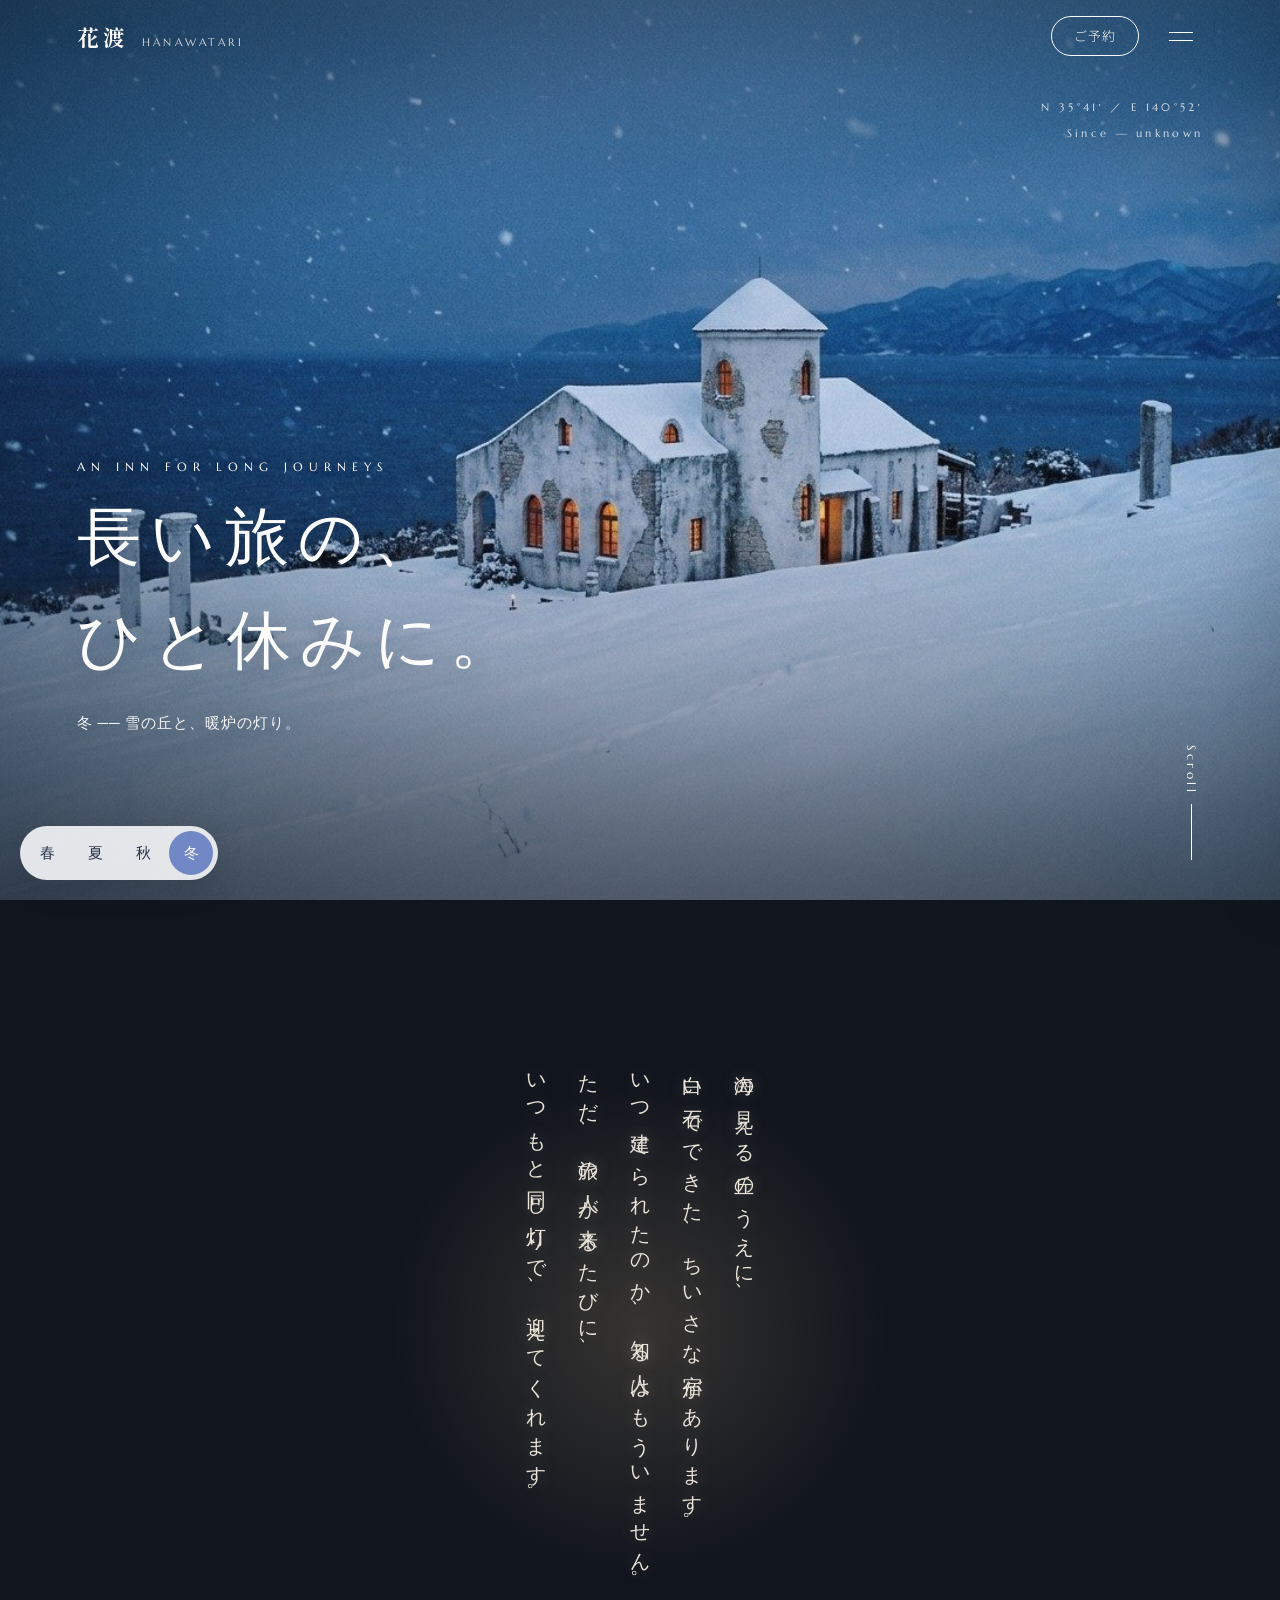
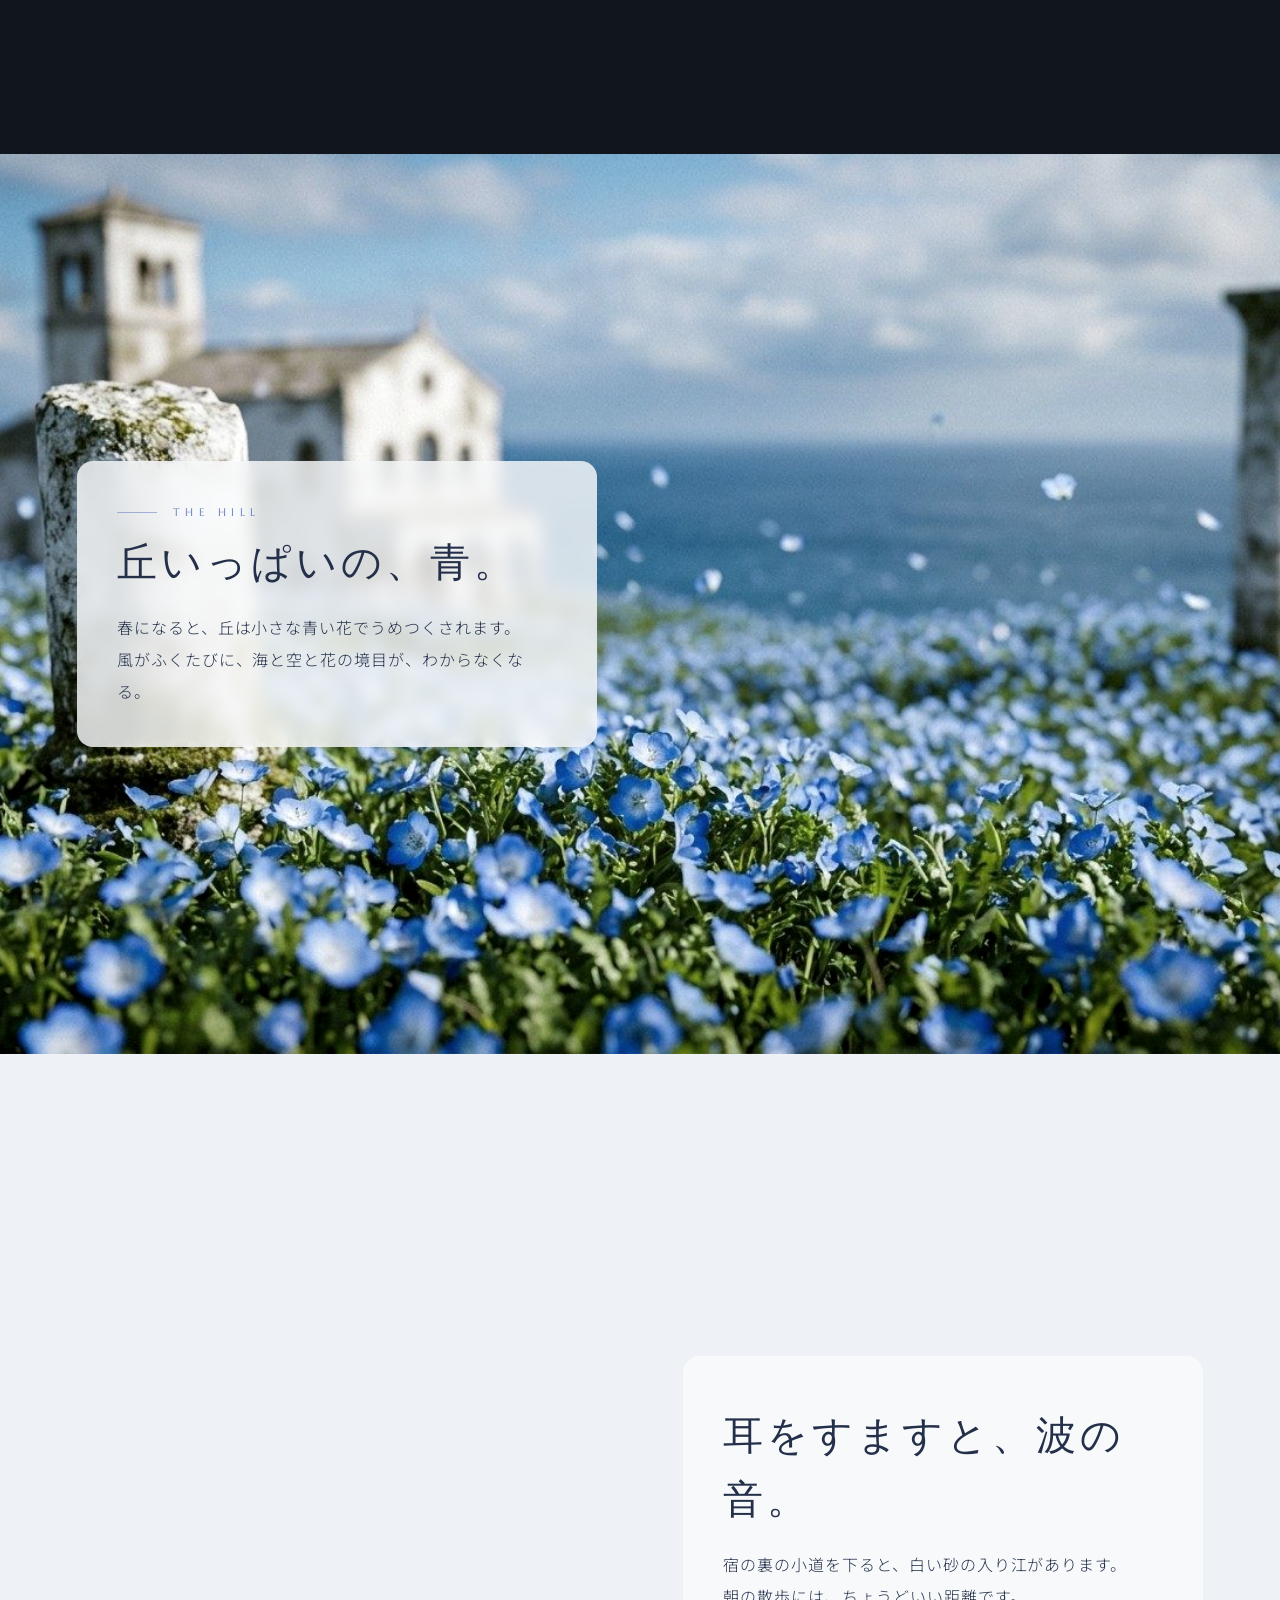
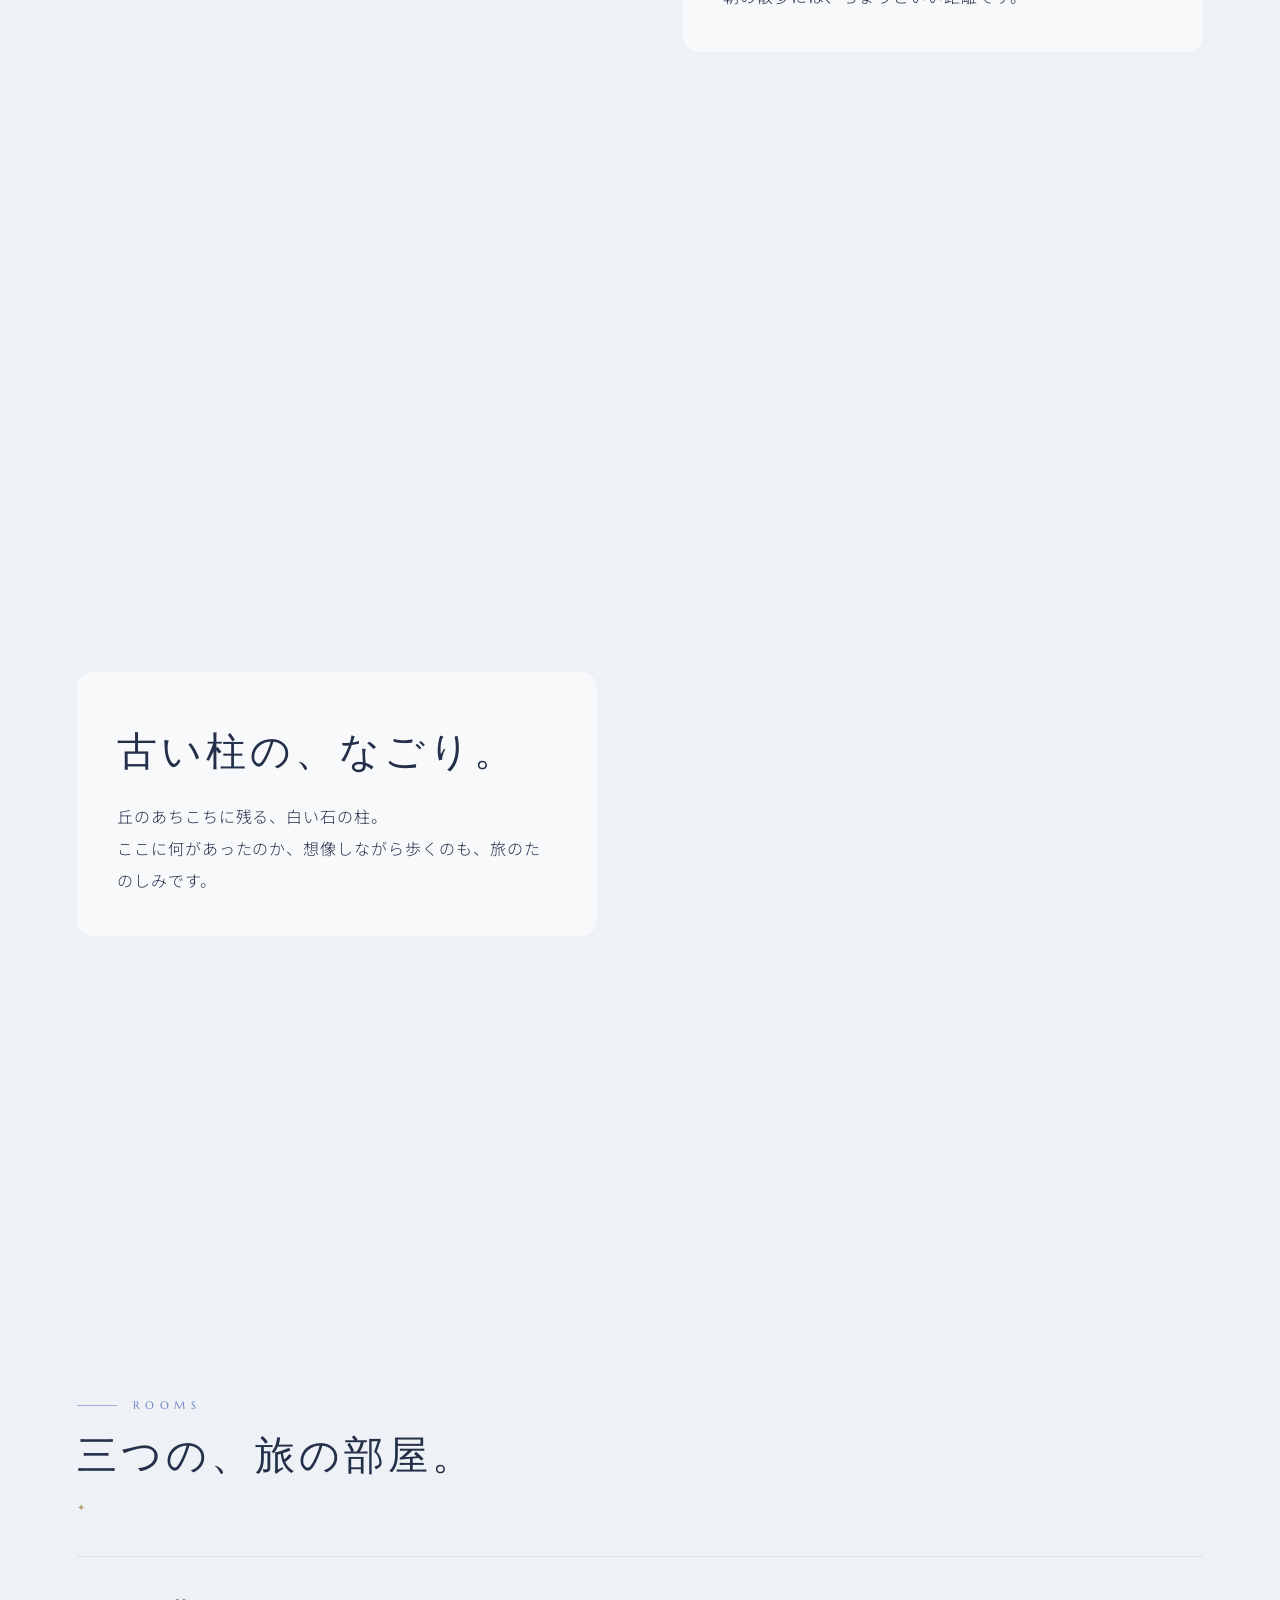
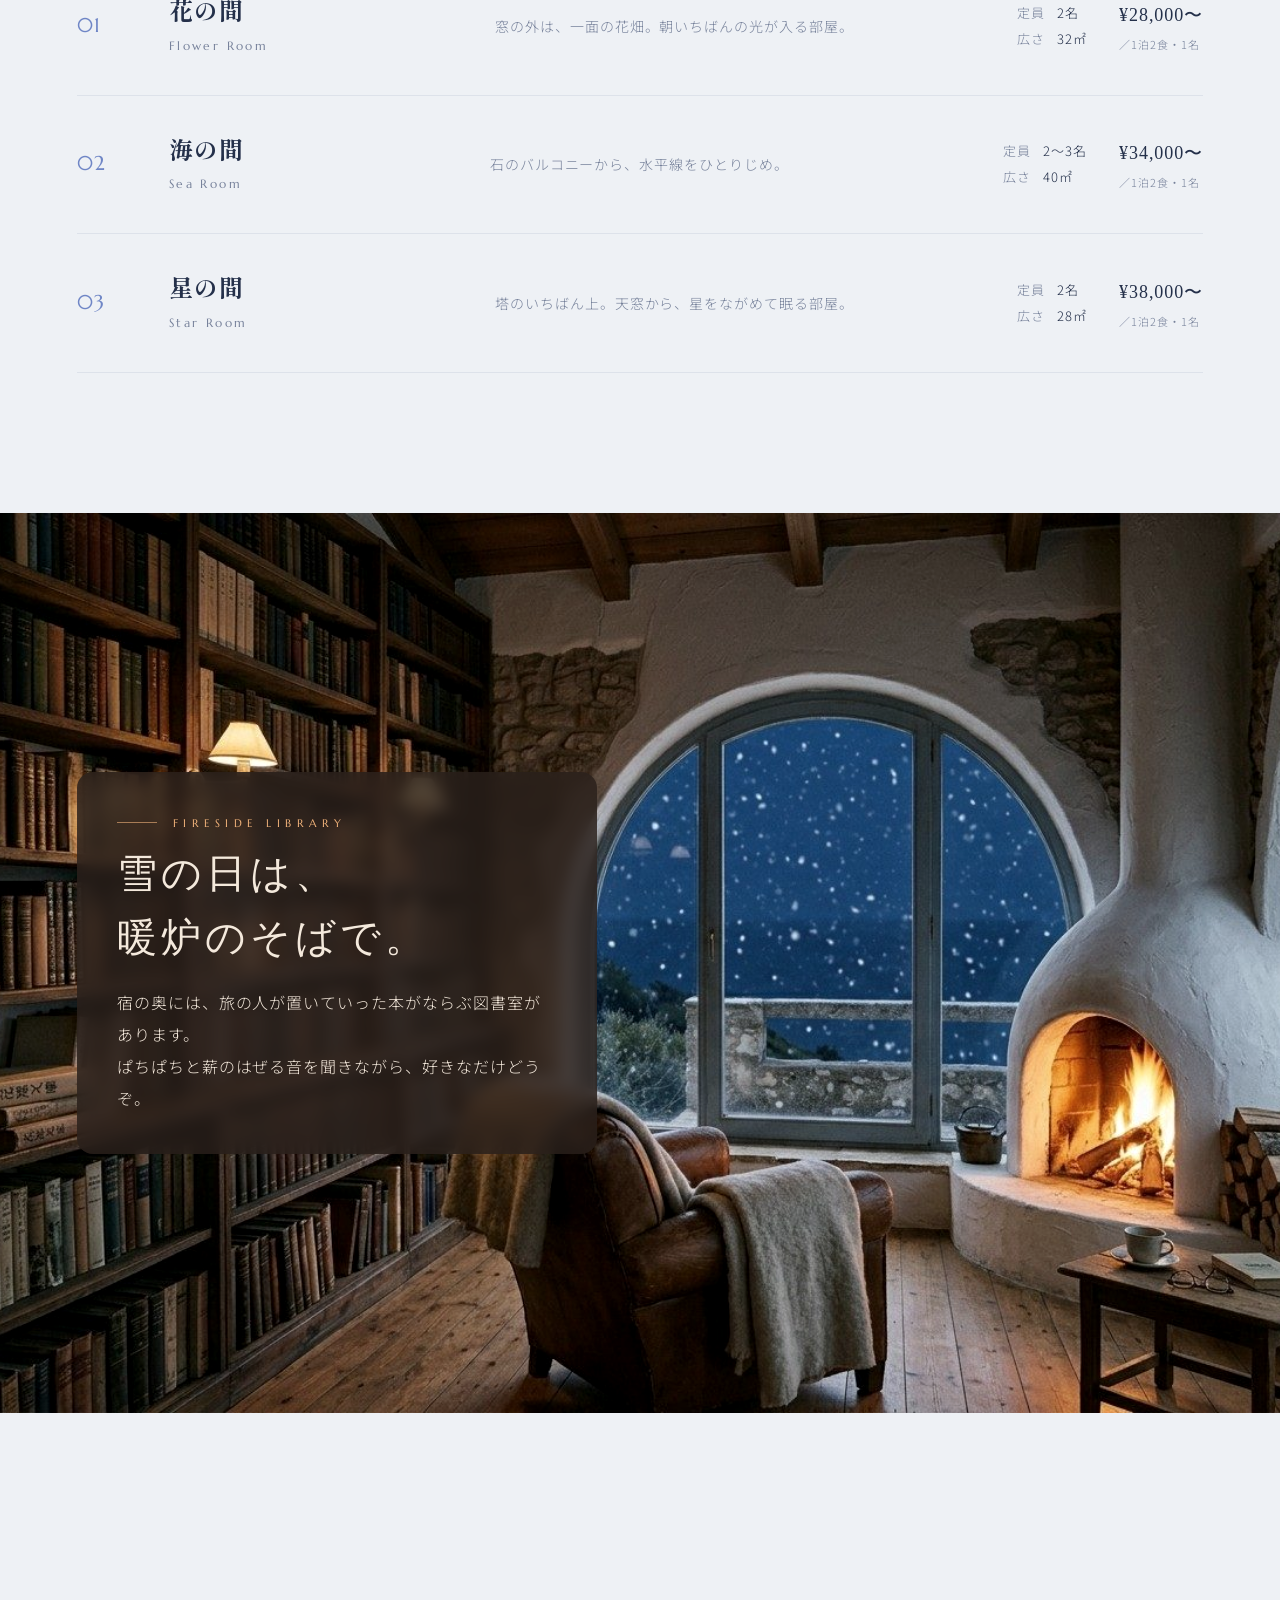
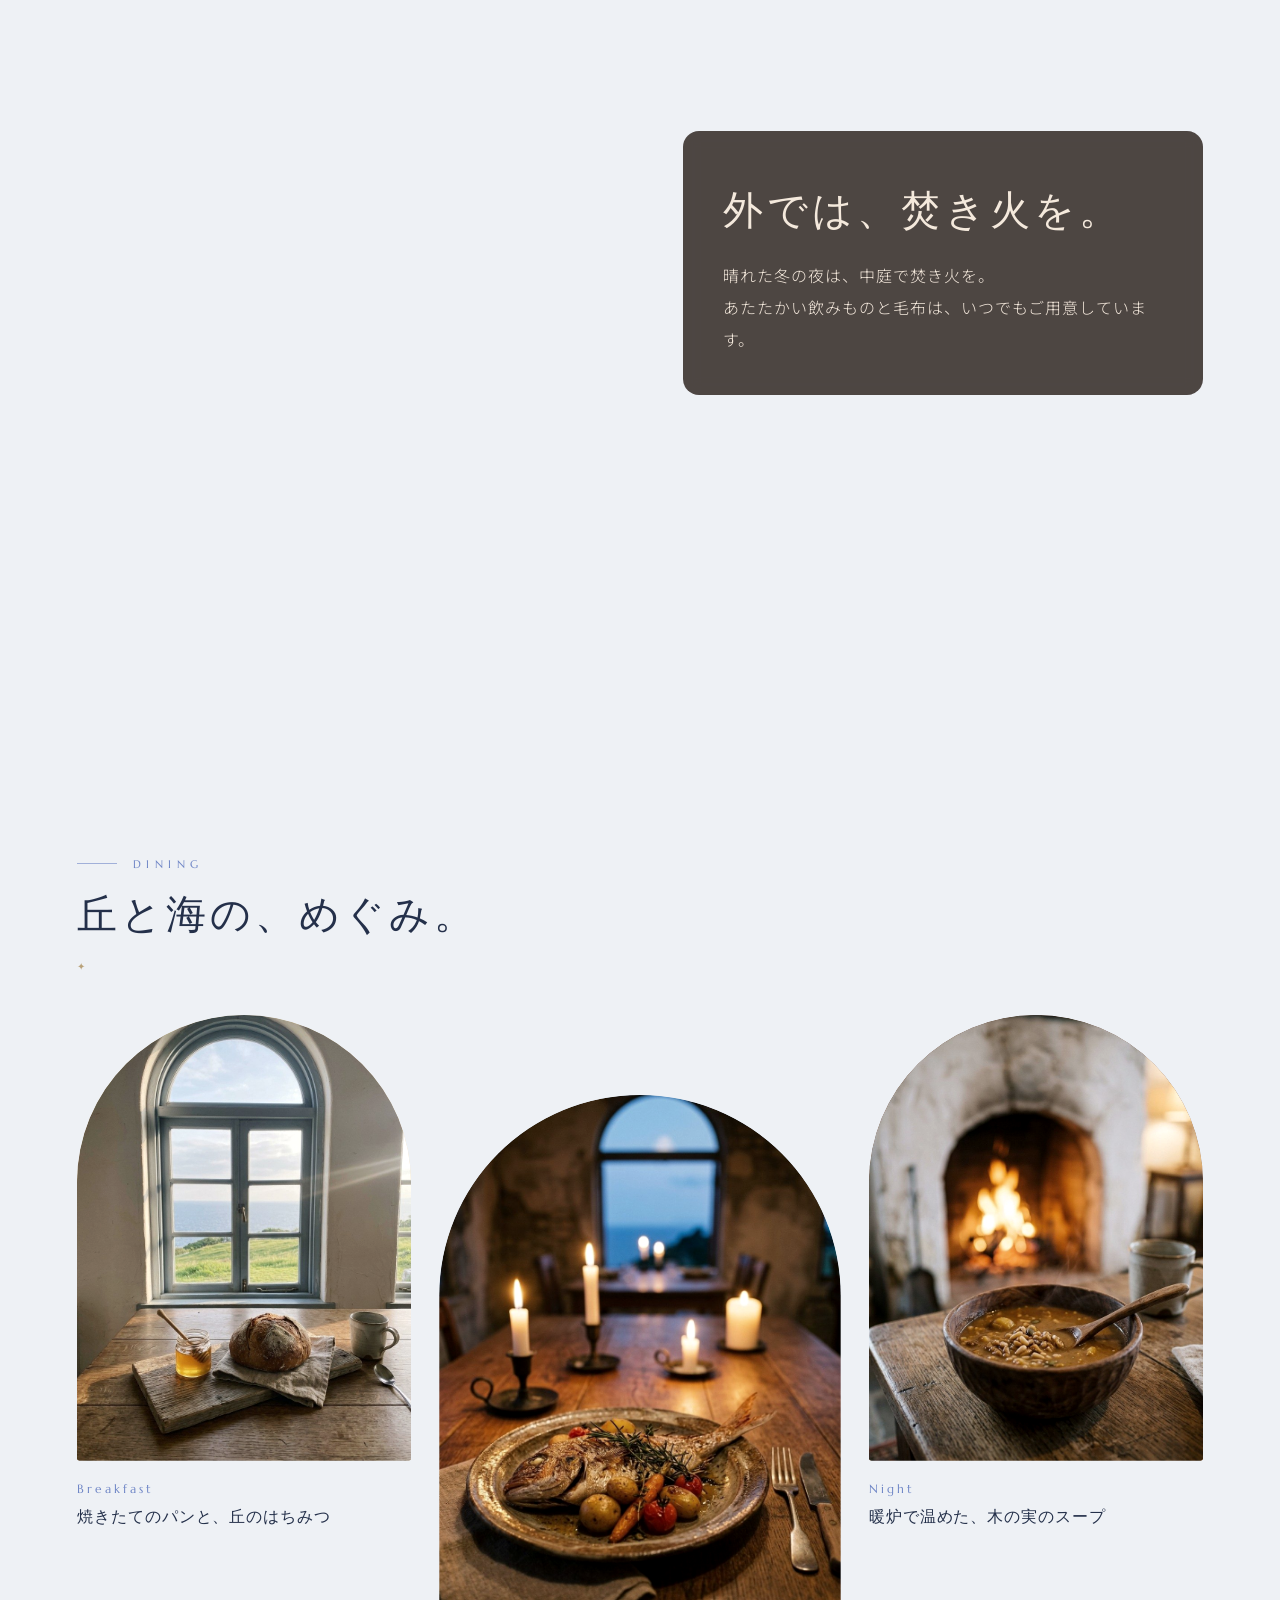
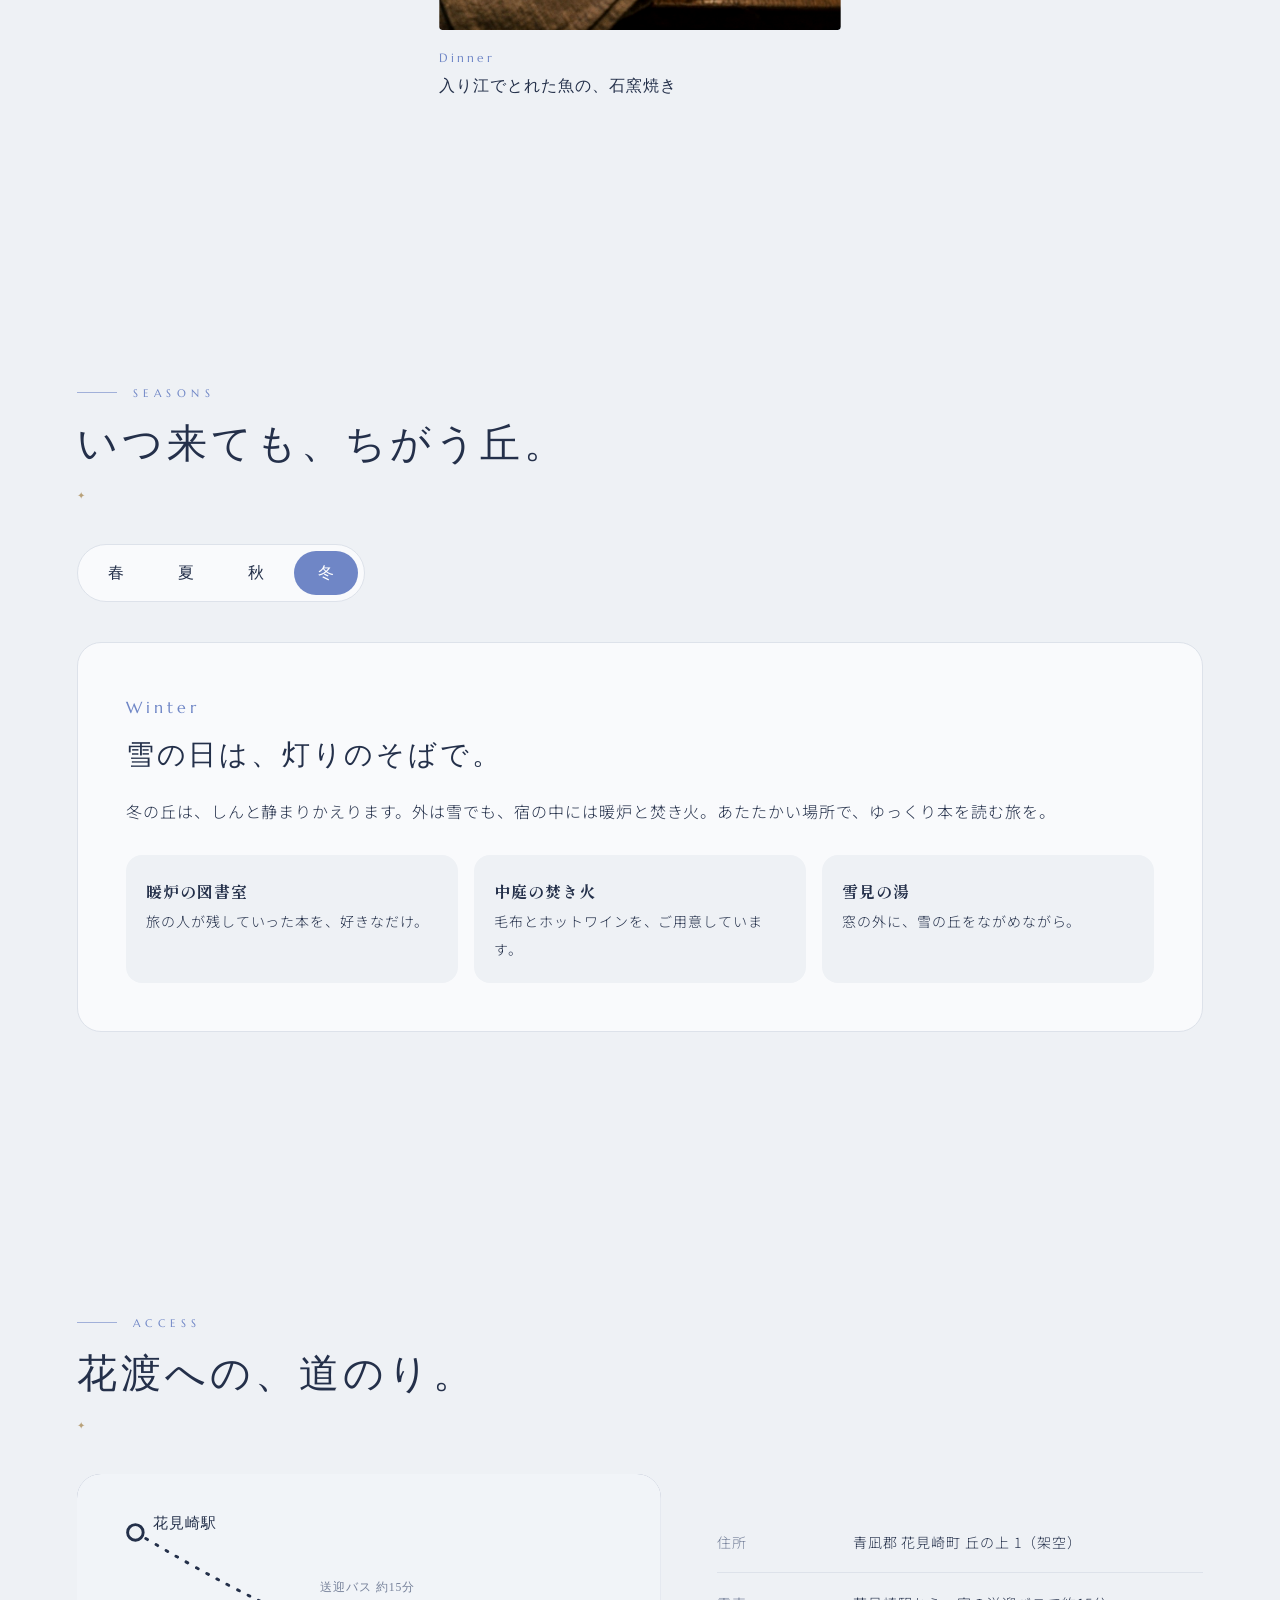
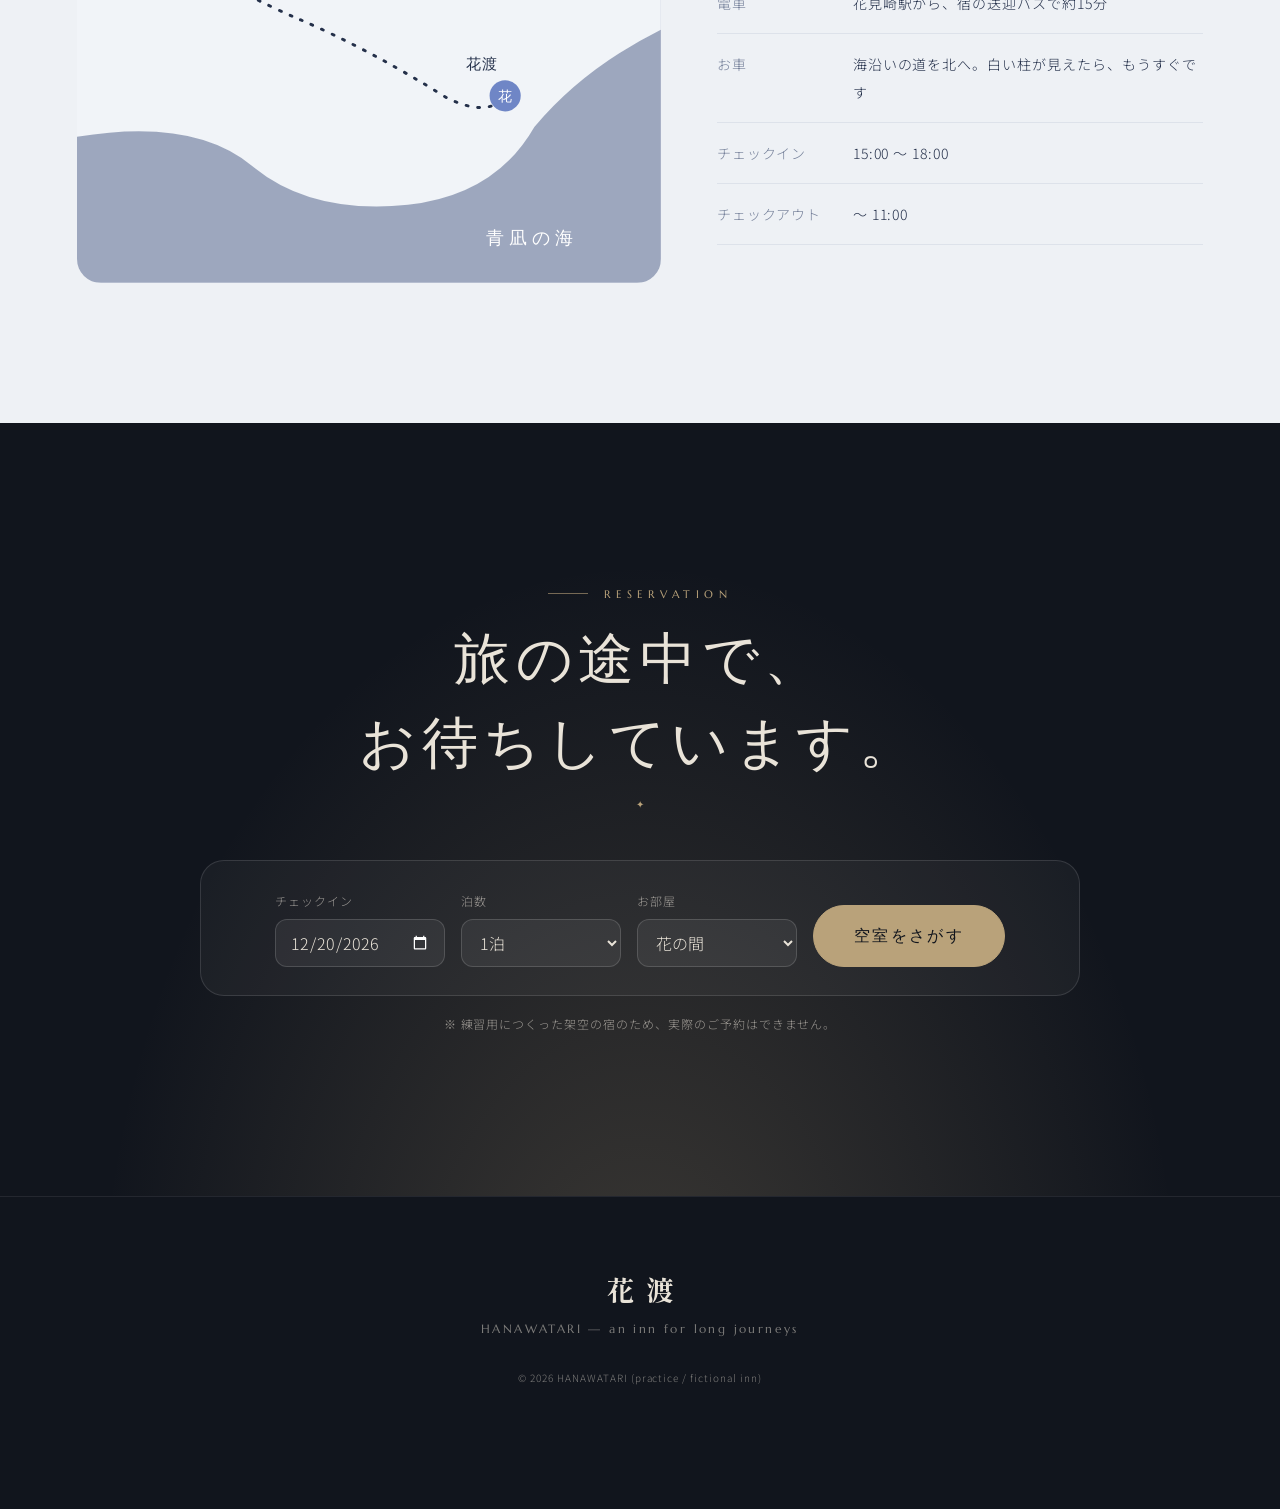
==== commit 1319a1d2: "Hanawatari: add sea room and library photos, refine for a luxurious and mysterious mood - Add compre" ====
--- a/inn-hanawatari/index.html
+++ b/inn-hanawatari/index.html
@@ -23,6 +23,9 @@
 
   <!-- 舞うもの（花びら・綿毛・落ち葉・雪）。JS で作る -->
   <div class="particles" aria-hidden="true"></div>
+
+  <!-- マウスのうしろについてくる、ぼんやりした光（PCだけ） -->
+  <div class="orb" aria-hidden="true"></div>
 
   <!-- ===================== ヘッダー ===================== -->
   <header class="header">
@@ -142,6 +145,12 @@
         <h1 class="hero__title">長い旅の、<br>ひと休みに。</h1>
         <p class="hero__season-caption"></p>
       </div>
+
+      <!-- 右上の小さな情報（架空の座標と創業年）。細かい文字は「上品さ」を出すための飾り -->
+      <p class="hero__meta" aria-hidden="true">
+        <span>N 35°41′ ／ E 140°52′</span>
+        <span>Since — unknown</span>
+      </p>
 
       <p class="hero__scroll">Scroll</p>
     </section>
--- a/inn-hanawatari/style.css
+++ b/inn-hanawatari/style.css
@@ -416,6 +416,7 @@
 
 .hero__photo {
   object-fit: cover;
+  object-position: 60% center; /* 宿が写っている右寄りを中心に */
   z-index: 1;
 }
 
@@ -1278,6 +1279,245 @@
   }
 }
 
+/* =========================================================
+   高級感・神秘的な雰囲気の仕上げ
+   ========================================================= */
+:root {
+  --gold: #b9a27a;        /* シャンパンゴールド（細い線や飾り用） */
+  --night: #11151d;       /* 暗いセクションの背景 */
+  --night-ink: #e9e3d8;
+}
+
+/* --- 画面全体に、うっすらフィルムの粒子 --- */
+body::after {
+  content: "";
+  position: fixed;
+  inset: 0;
+  z-index: 900;
+  pointer-events: none;
+  opacity: 0.07;
+  background-image: url("data:image/svg+xml,%3Csvg xmlns='http://www.w3.org/2000/svg' width='160' height='160'%3E%3Cfilter id='n'%3E%3CfeTurbulence type='fractalNoise' baseFrequency='0.9' numOctaves='2' stitchTiles='stitch'/%3E%3C/filter%3E%3Crect width='100%25' height='100%25' filter='url(%23n)'/%3E%3C/svg%3E");
+}
+
+/* --- 写真：色を少し落として、映画のように --- */
+.hero__photo,
+.pinned__photo,
+.room__thumb img,
+.dish__img img {
+  filter: saturate(0.85) contrast(1.04);
+}
+
+/* 最初の画面：四隅を暗くして（ビネット）、視線を真ん中に */
+.hero::after {
+  background:
+    radial-gradient(ellipse at 60% 45%, transparent 45%, rgba(10, 14, 22, 0.45) 100%),
+    linear-gradient(180deg, rgba(10, 14, 22, 0.25) 0%, transparent 25%, transparent 55%, rgba(10, 14, 22, 0.5) 100%);
+}
+
+/* --- 文字：小さく、細く、字間を広く --- */
+.hero__title {
+  font-weight: 500;
+  font-size: clamp(34px, 5vw, 72px);
+  letter-spacing: 0.14em;
+  line-height: 1.6;
+}
+
+.hero__en {
+  font-size: 12px;
+  letter-spacing: 0.5em;
+  text-transform: uppercase;
+}
+
+.section-title,
+.season-card__title,
+.reserve__title {
+  font-weight: 500;
+  letter-spacing: 0.1em;
+}
+
+/* 英語のラベル：大文字・細い線つき */
+.section-en {
+  display: flex;
+  align-items: center;
+  gap: 16px;
+  font-size: 11px;
+  letter-spacing: 0.5em;
+  text-transform: uppercase;
+}
+
+.section-en::before {
+  content: "";
+  width: 40px;
+  height: 1px;
+  background: currentColor;
+  opacity: 0.6;
+}
+
+/* 見出しの下に、小さな星の飾り */
+.section .section-title::after,
+.reserve__title::after {
+  content: "✦";
+  display: block;
+  margin-top: 12px;
+  font-size: 10px;
+  color: var(--gold);
+  letter-spacing: 0;
+}
+
+/* 右上の小さな情報 */
+.hero__meta {
+  position: absolute;
+  top: 96px;
+  right: var(--side);
+  z-index: 2;
+  display: grid;
+  gap: 4px;
+  text-align: right;
+  font-family: var(--font-en);
+  font-size: 11px;
+  letter-spacing: 0.3em;
+  color: rgba(255, 255, 255, 0.8);
+}
+
+/* --- 暗いセクション（はじまりの言葉・ご予約・フッター）でメリハリを --- */
+.prologue,
+.reserve,
+.footer {
+  background: var(--night);
+  color: var(--night-ink);
+}
+
+.prologue {
+  position: relative;
+  overflow: hidden;
+}
+
+/* はじまりの言葉の後ろに、月明かりのようなぼんやりした光 */
+.prologue::before {
+  content: "";
+  position: absolute;
+  left: 50%;
+  top: 50%;
+  width: 60vmin;
+  aspect-ratio: 1;
+  translate: -50% -50%;
+  border-radius: 50%;
+  background: radial-gradient(circle, rgba(185, 162, 122, 0.22), transparent 65%);
+  animation: breathe 7s ease-in-out infinite;
+}
+
+@keyframes breathe {
+  0%, 100% { scale: 0.9; opacity: 0.7; }
+  50%      { scale: 1.08; opacity: 1; }
+}
+
+.prologue__text {
+  position: relative;
+  text-shadow: 0 0 18px rgba(233, 227, 216, 0.25);
+}
+
+.reserve {
+  background:
+    radial-gradient(ellipse at 50% 120%, rgba(185, 162, 122, 0.25), transparent 60%),
+    var(--night);
+}
+
+.reserve .section-en {
+  justify-content: center;
+  color: var(--gold);
+}
+
+.reserve__form {
+  background: rgba(255, 255, 255, 0.04);
+  border-color: rgba(255, 255, 255, 0.12);
+}
+
+.reserve__form label,
+.reserve__note {
+  color: rgba(233, 227, 216, 0.6);
+}
+
+.reserve__form input,
+.reserve__form select {
+  background: rgba(255, 255, 255, 0.06);
+  border-color: rgba(255, 255, 255, 0.15);
+  color: var(--night-ink);
+  color-scheme: dark; /* カレンダーなども暗い色に */
+}
+
+.reserve .btn {
+  background: var(--gold);
+  border-color: var(--gold);
+  color: var(--night);
+}
+
+.reserve .btn:hover {
+  background: transparent;
+  color: var(--gold);
+}
+
+.footer {
+  border-top: 1px solid rgba(255, 255, 255, 0.08);
+  color: rgba(233, 227, 216, 0.5);
+}
+
+.footer__logo {
+  color: var(--night-ink);
+}
+
+/* --- 動き：ぜんぶ、ゆっくり --- */
+.reveal {
+  transition-duration: 1.8s;
+}
+
+/* 写真が「下から幕が上がるように」あらわれる */
+.dish .dish__img {
+  clip-path: inset(100% 0 0 0 round 999px 999px 16px 16px);
+  transition: clip-path 1.8s var(--ease) 0.2s;
+}
+
+.dish.is-show .dish__img {
+  clip-path: inset(0 0 0 0 round 999px 999px 16px 16px);
+}
+
+/* --- マウスのうしろの光 --- */
+.orb {
+  position: fixed;
+  left: 0;
+  top: 0;
+  z-index: 60;
+  width: 260px;
+  height: 260px;
+  margin: -130px 0 0 -130px;
+  border-radius: 50%;
+  pointer-events: none;
+  background: radial-gradient(circle, rgba(255, 240, 210, 0.35), transparent 60%);
+  mix-blend-mode: soft-light;
+  opacity: 0;
+  transition: opacity 0.8s;
+}
+
+.has-orb .orb {
+  opacity: 1;
+}
+
+@media (hover: none) {
+  .orb {
+    display: none; /* スマホ（マウスがない）では使わない */
+  }
+}
+
+@media (max-width: 768px) {
+  .hero__meta {
+    display: none;
+  }
+
+  .hero__title {
+    letter-spacing: 0.1em;
+  }
+}
+
+
 /* 動きを減らす設定の人向け */
 @media (prefers-reduced-motion: reduce) {
   *,
@@ -1292,7 +1532,11 @@
     transform: none;
     filter: none;
   }
-  .particles {
+  .particles,
+  .orb {
     display: none;
   }
-}
+  .dish .dish__img {
+    clip-path: none;
+  }
+}
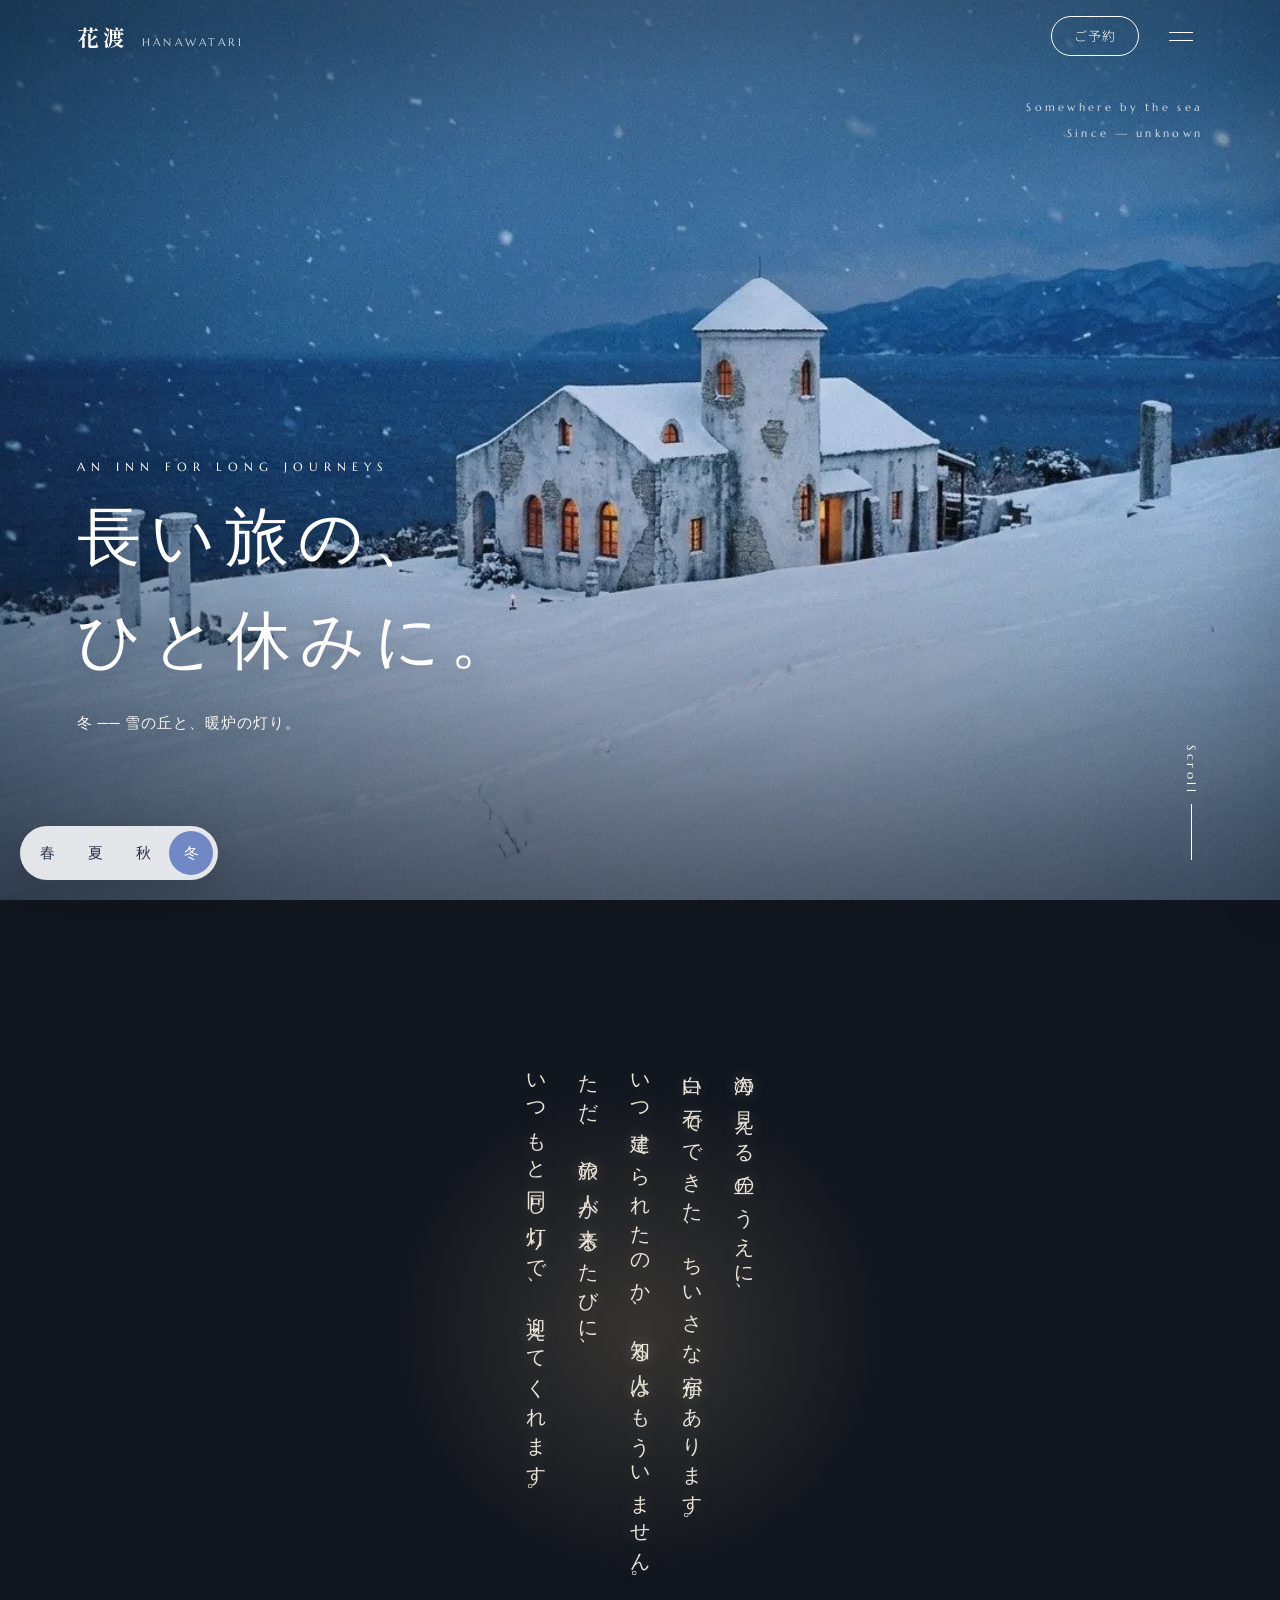
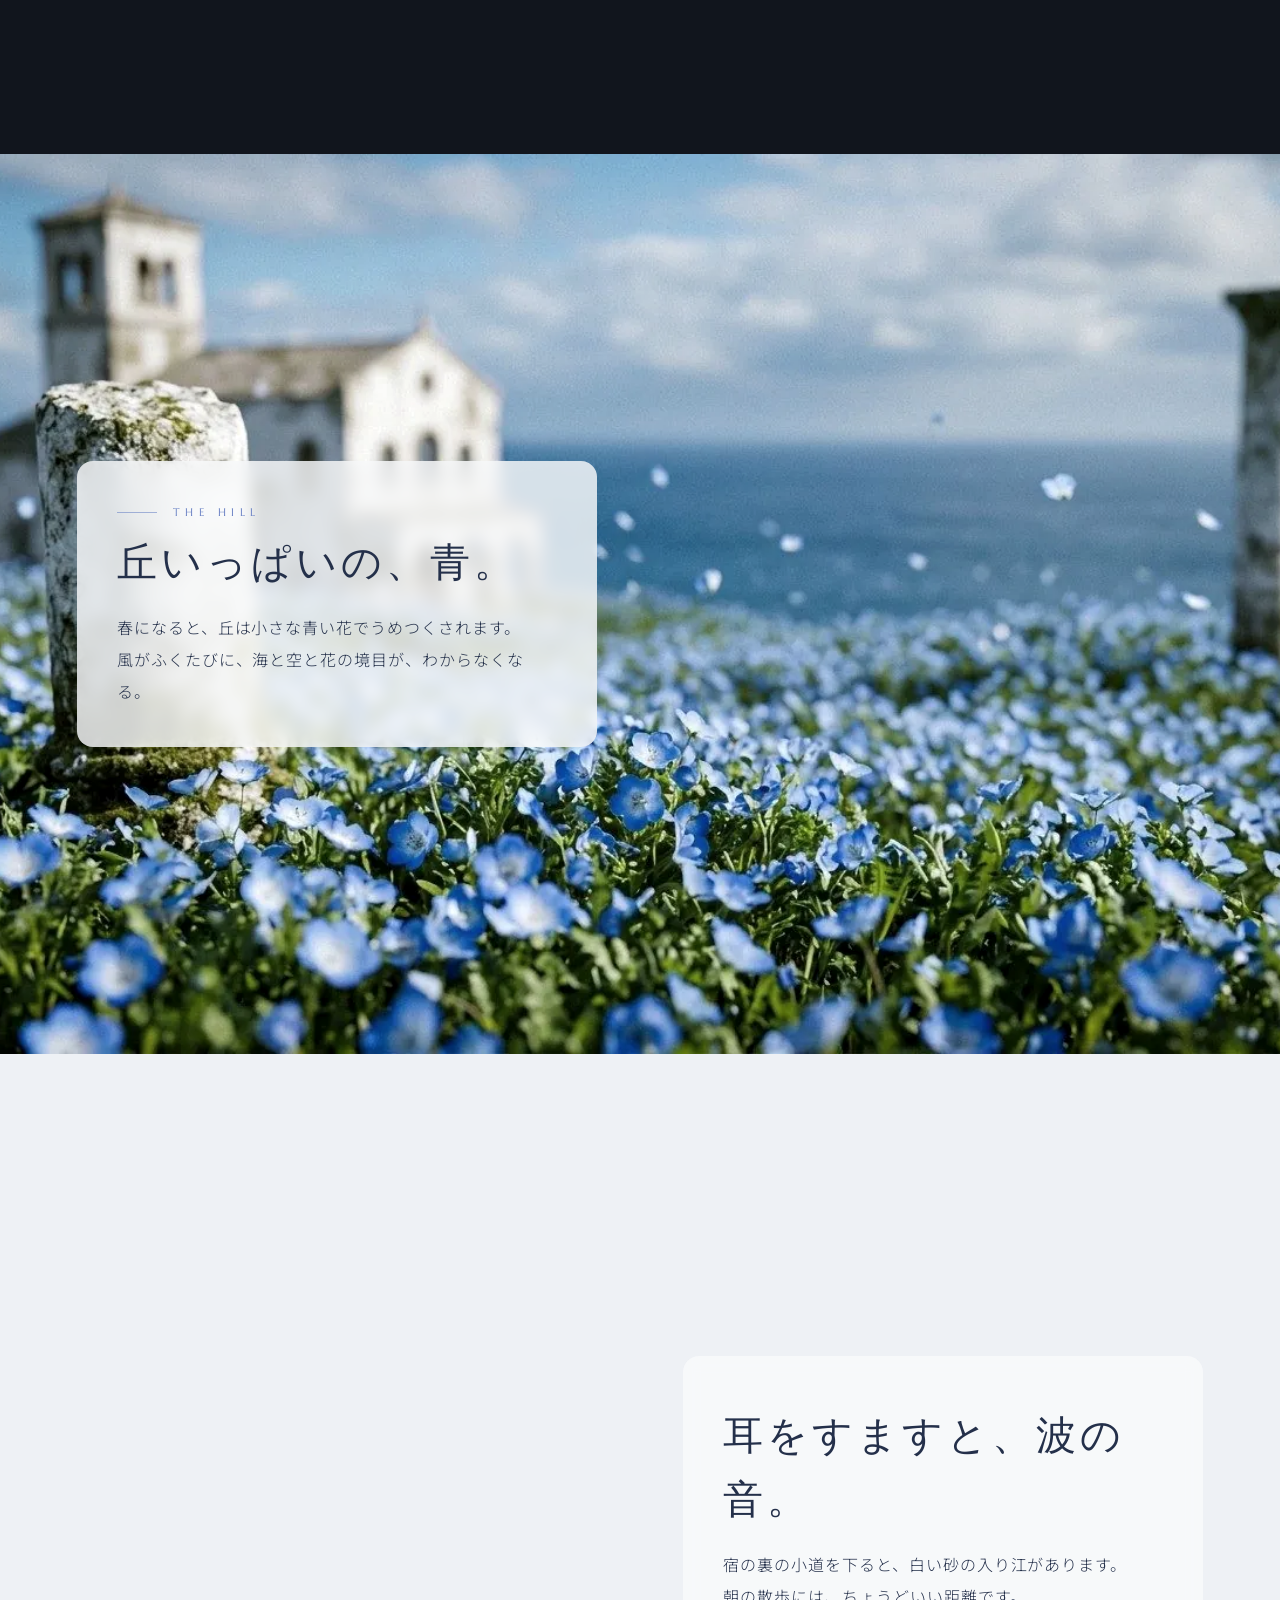
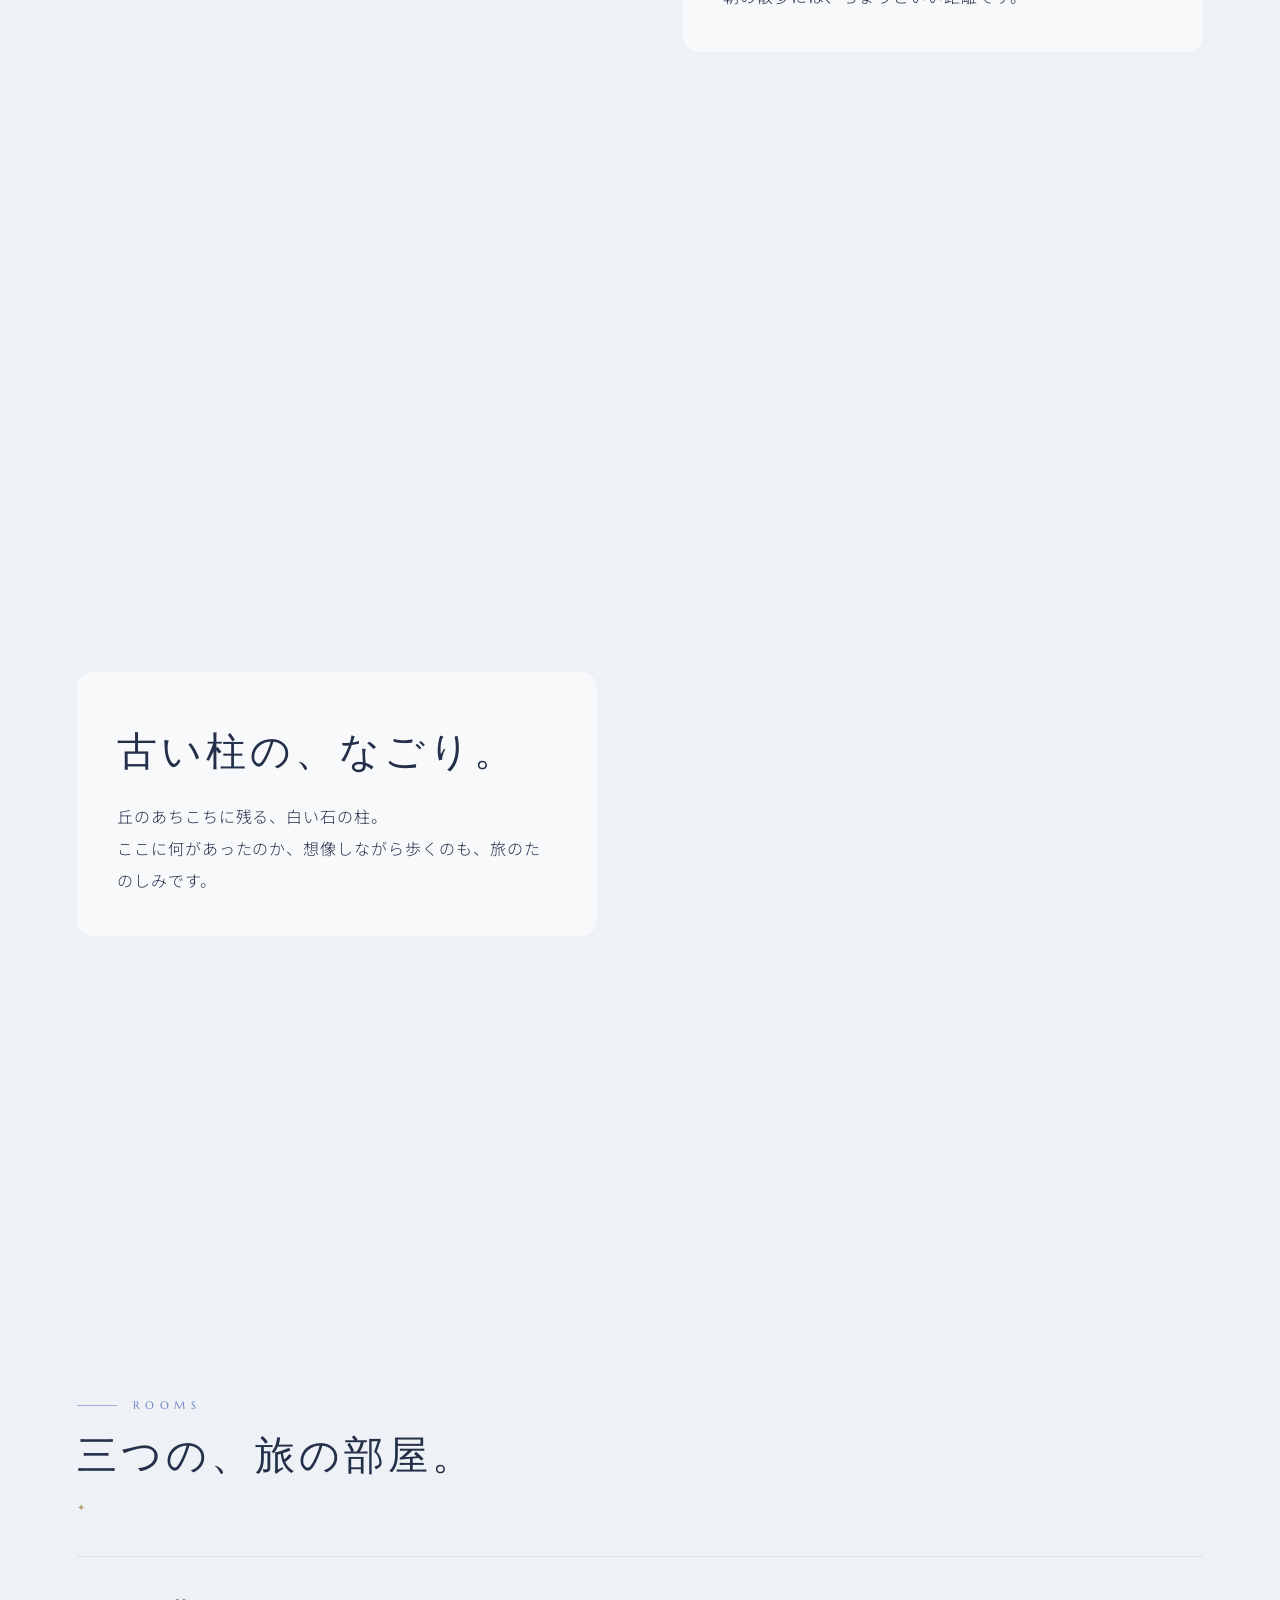
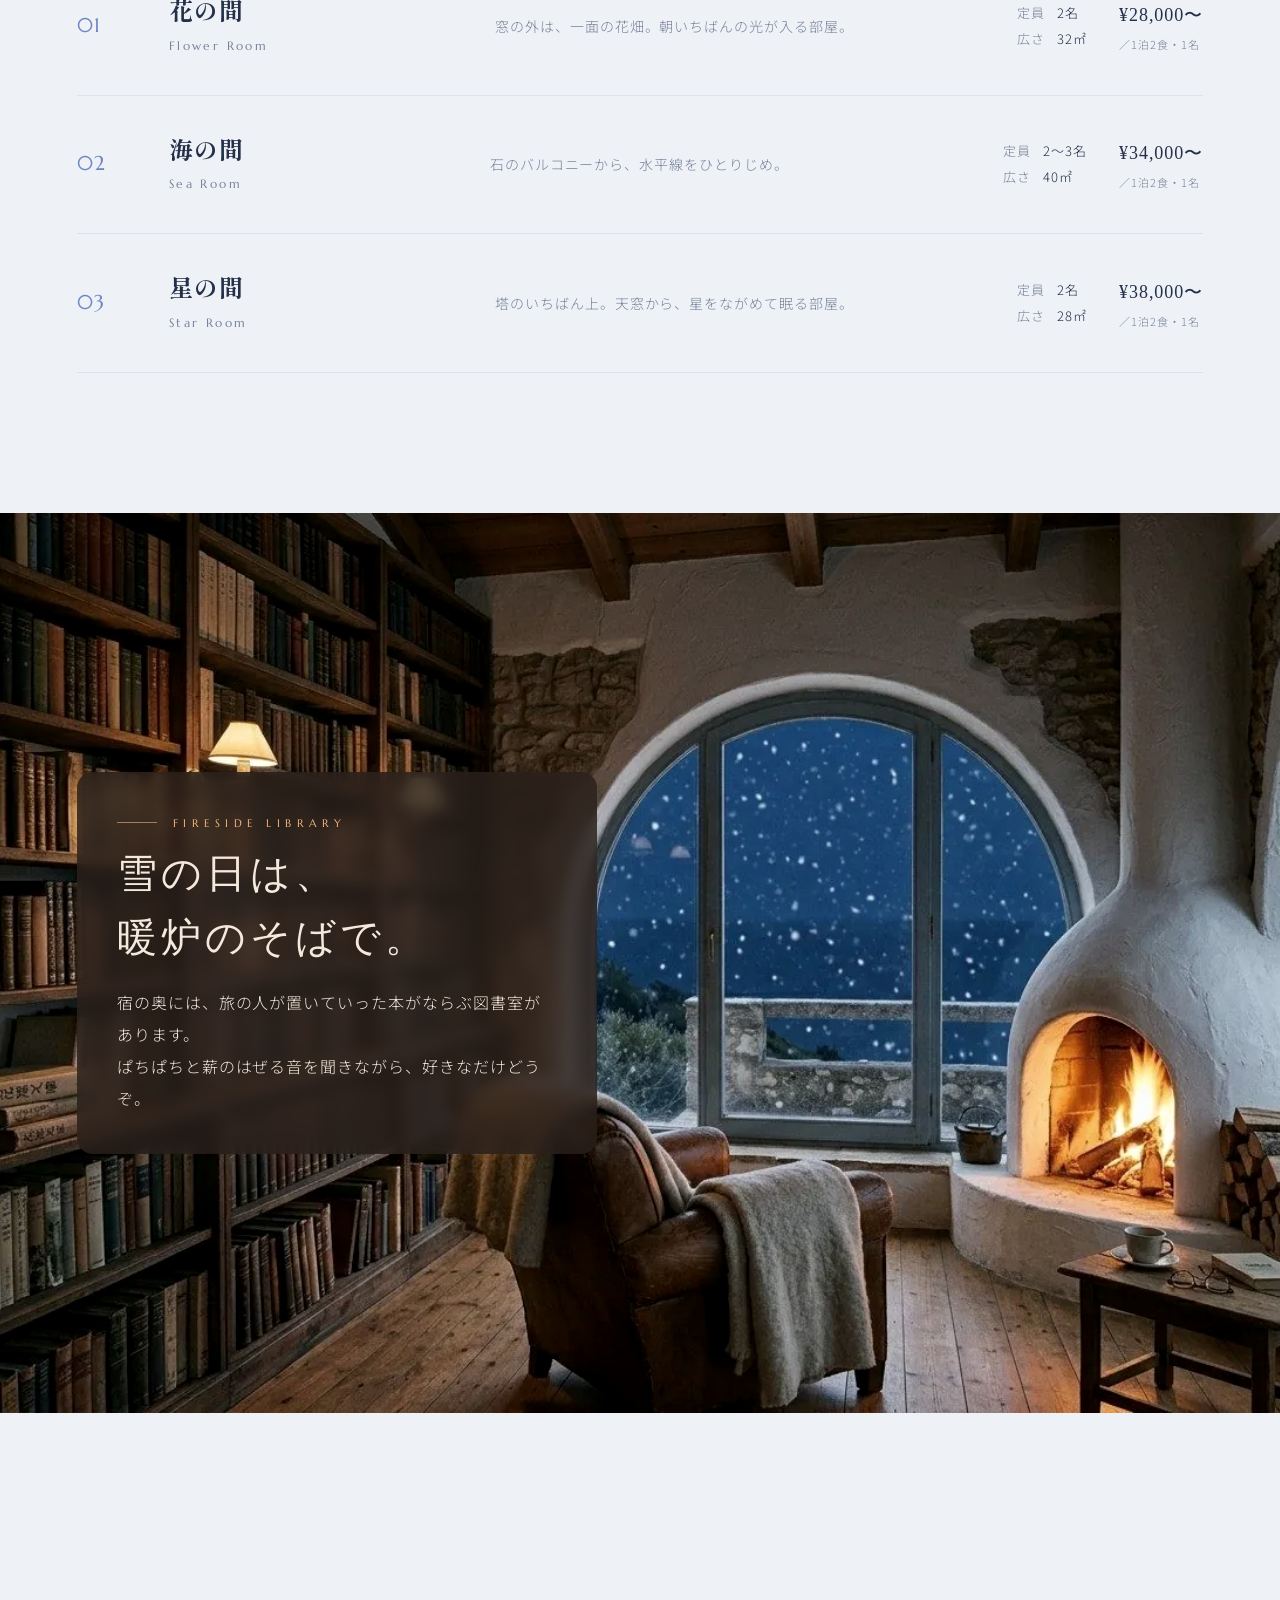
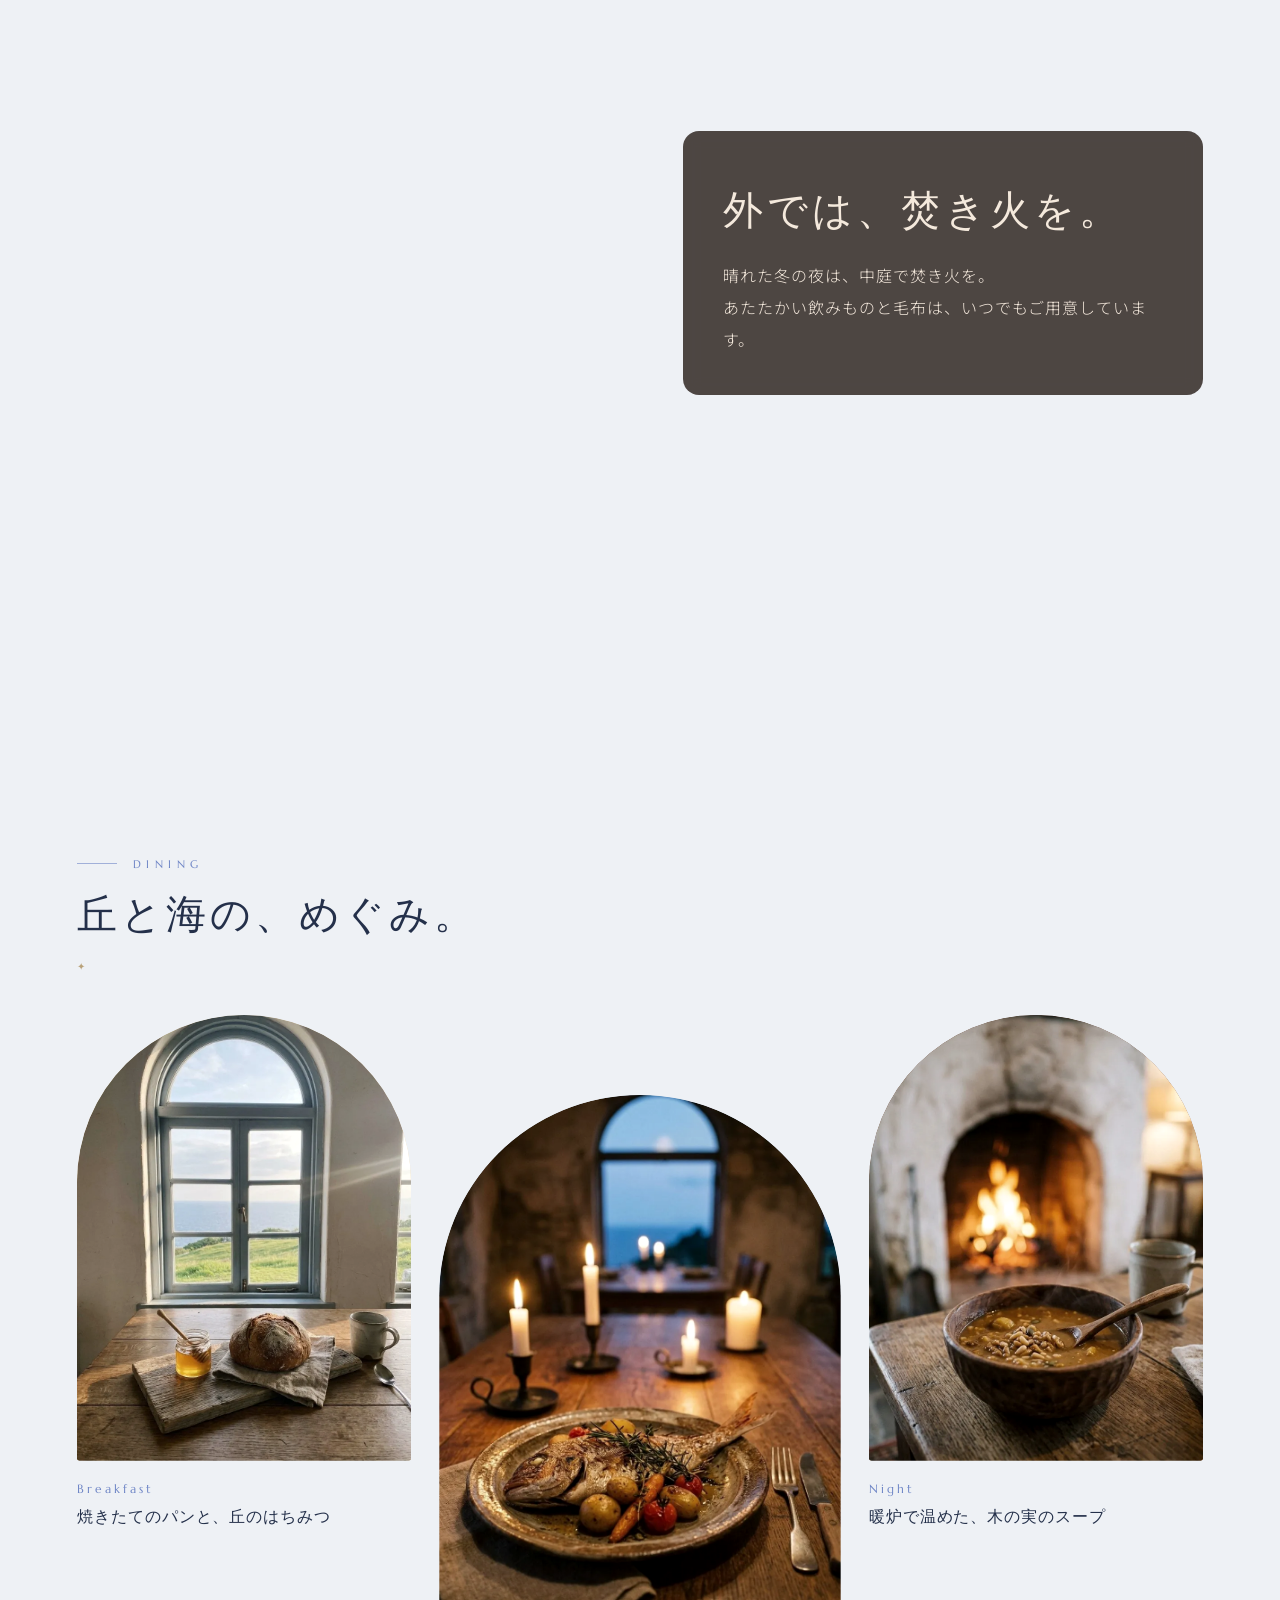
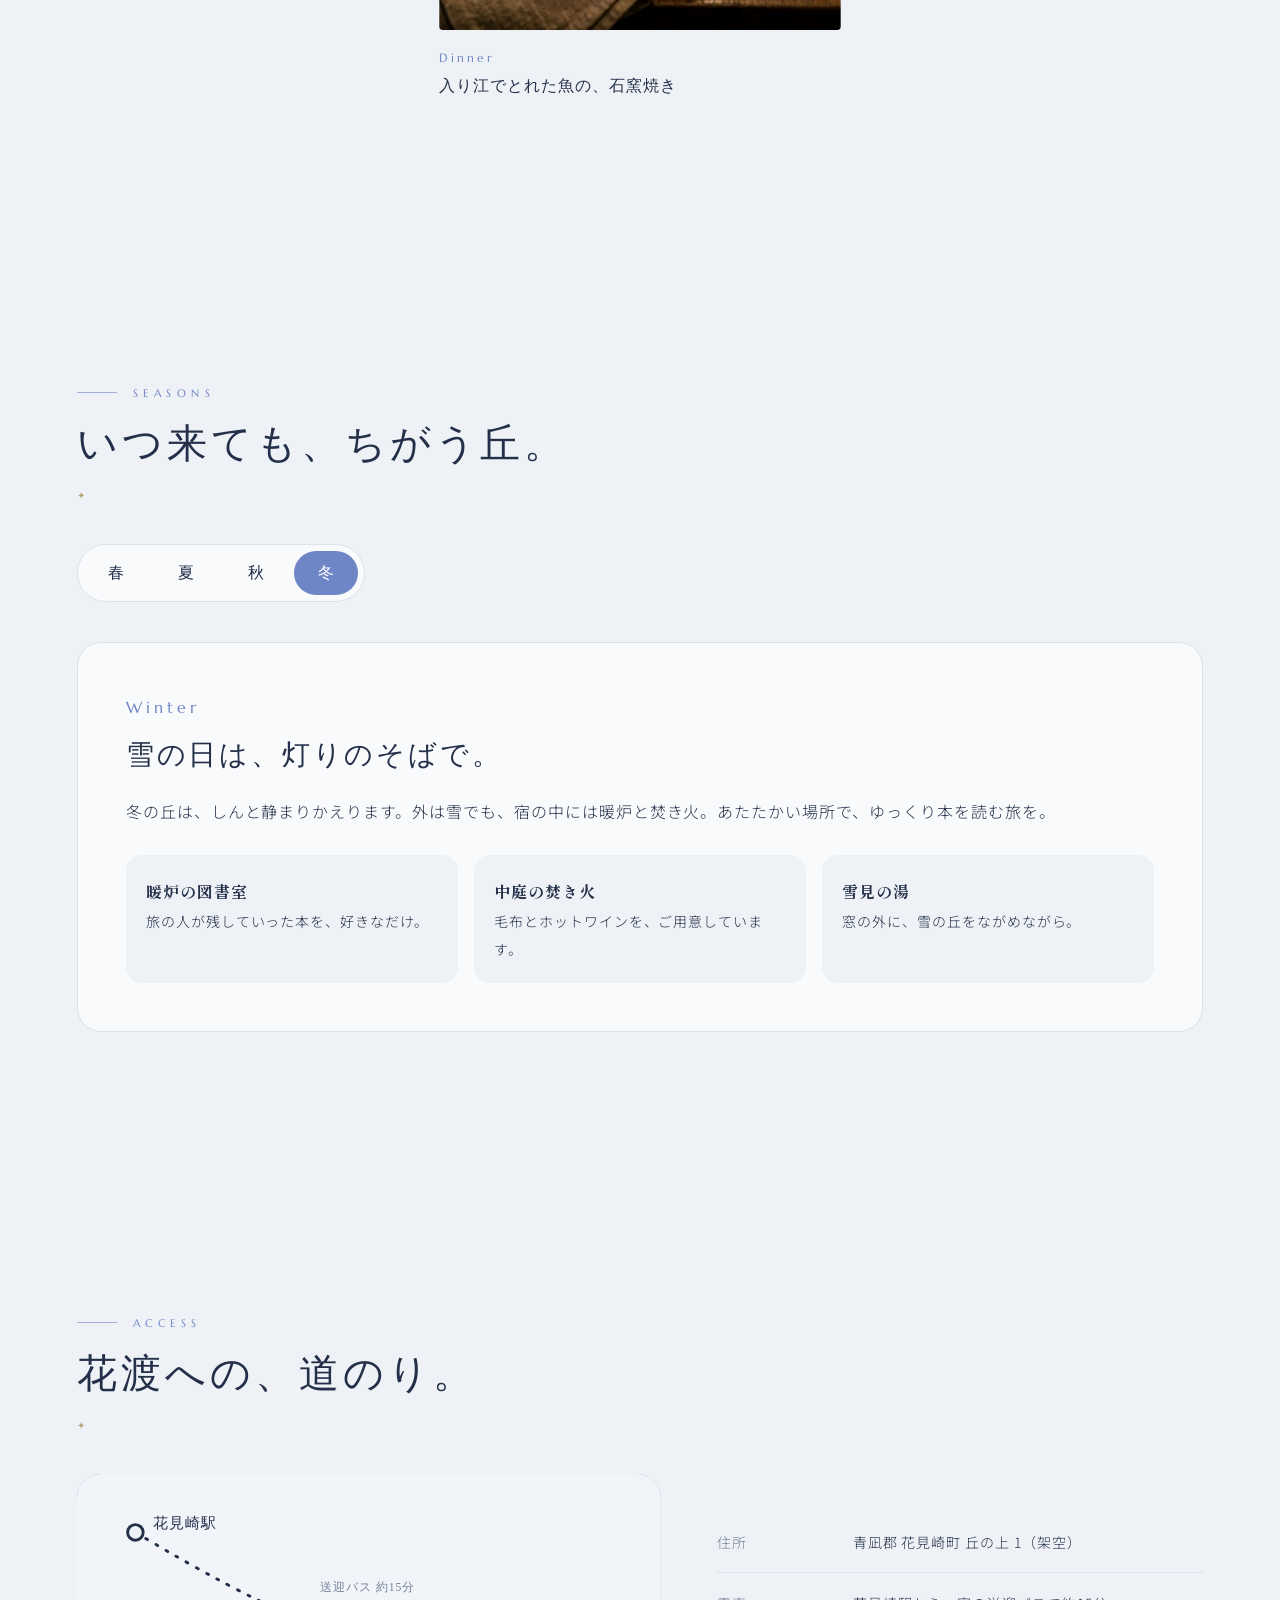
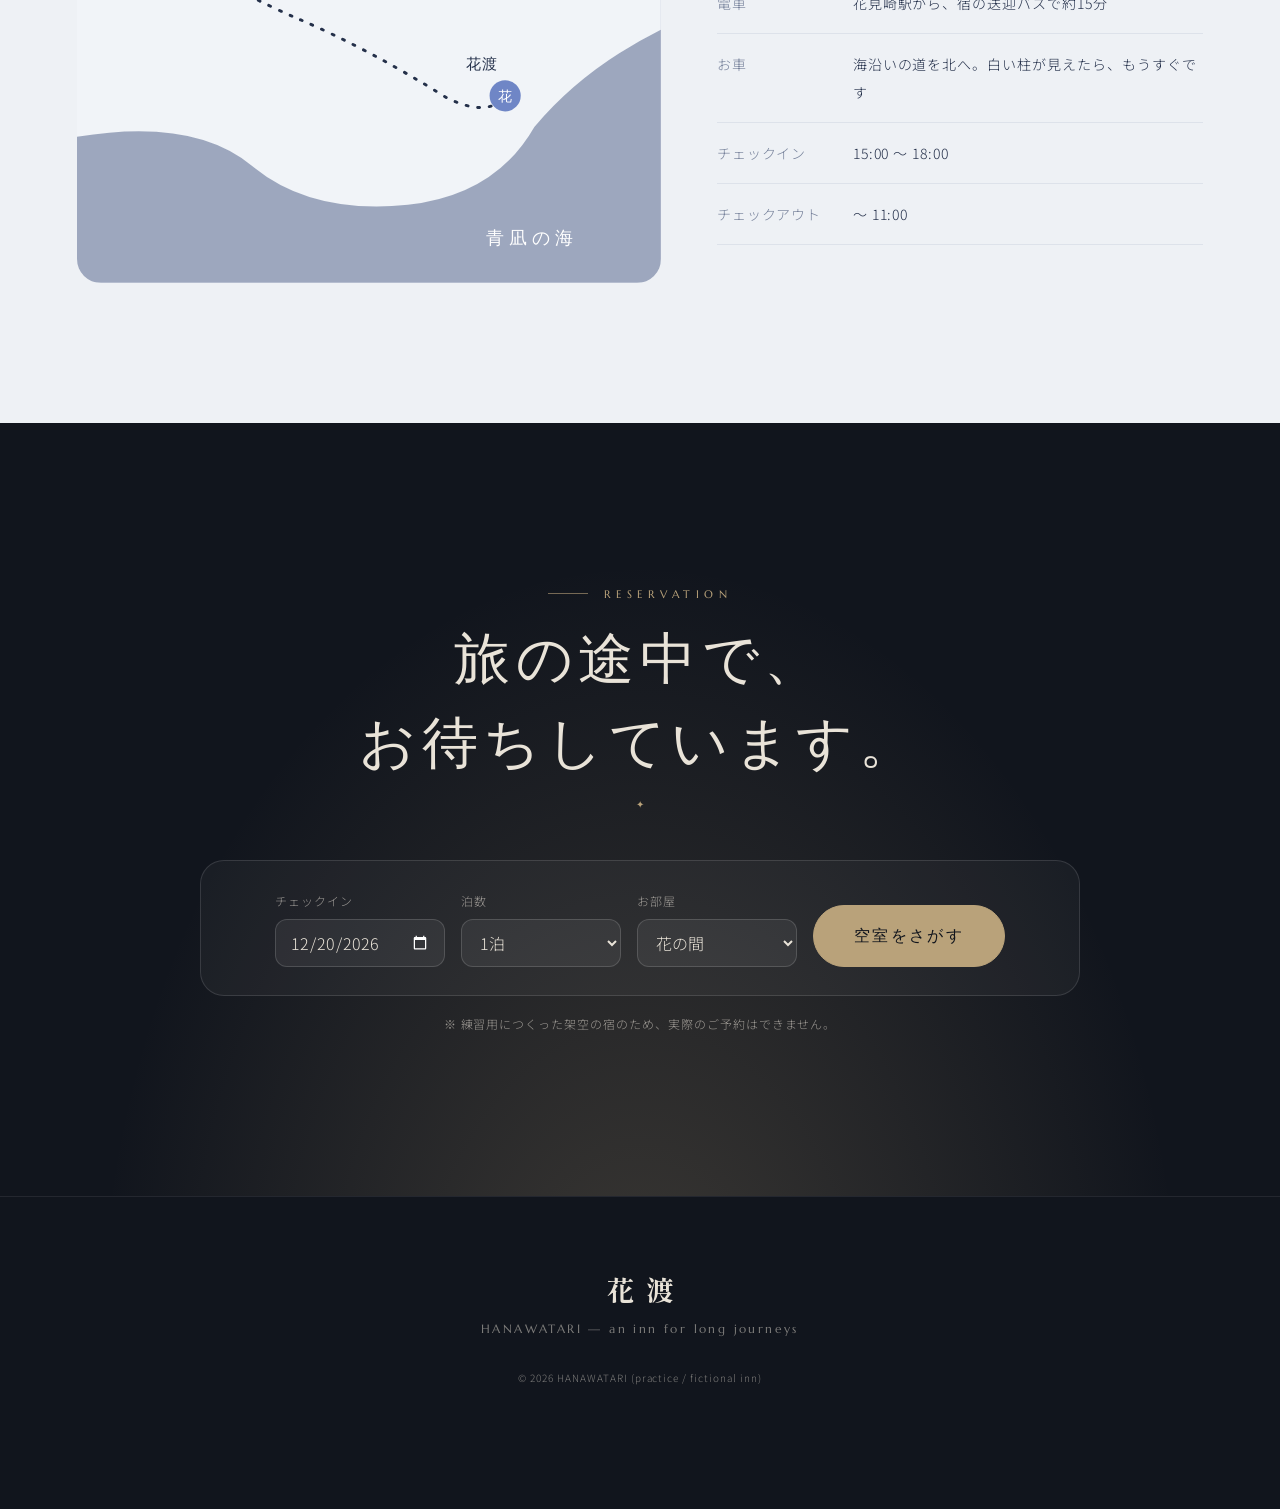
==== commit b0f70412: "Hanawatari: prepare for publishing - Replace hero coordinates with a non-location phrase so the fict" ====
--- a/inn-hanawatari/index.html
+++ b/inn-hanawatari/index.html
@@ -5,6 +5,16 @@
   <meta name="viewport" content="width=device-width, initial-scale=1.0">
   <title>花渡 HANAWATARI | 長い旅の、ひと休みに。</title>
   <meta name="description" content="海の見える丘の上、青い花畑にたたずむ白い石の宿（架空の宿・練習作品）">
+
+  <!-- シェアされたときのカード（OGP）。
+       公開したら、og:url と og:image を「https://〇〇.netlify.app/…」の完全なURLに書きかえる -->
+  <meta property="og:type" content="website">
+  <meta property="og:title" content="花渡 HANAWATARI | 長い旅の、ひと休みに。">
+  <meta property="og:description" content="海の見える丘の上、青い花畑にたたずむ白い石の宿（架空の宿・練習作品）">
+  <meta property="og:url" content="https://example.netlify.app/">
+  <meta property="og:image" content="https://example.netlify.app/images/ogp.jpg">
+  <meta name="twitter:card" content="summary_large_image">
+  <meta name="theme-color" content="#11151d">
 
   <link rel="preconnect" href="https://fonts.googleapis.com">
   <link rel="preconnect" href="https://fonts.gstatic.com" crossorigin>
@@ -54,7 +64,7 @@
     <!-- ===================== 1. 最初の画面 ===================== -->
     <section class="hero">
       <div class="hero__scene">
-        <!-- 写真ができたら、季節ごとに images/hero-〇〇.jpg が表示される（なければ下のイラスト） -->
+        <!-- 写真ができたら、季節ごとに images/hero-〇〇.webp が表示される（なければ下のイラスト） -->
         <img class="hero__photo" alt="" hidden>
 
         <!-- 景色のイラスト。色は季節ごとの CSS 変数で変わる -->
@@ -146,9 +156,10 @@
         <p class="hero__season-caption"></p>
       </div>
 
-      <!-- 右上の小さな情報（架空の座標と創業年）。細かい文字は「上品さ」を出すための飾り -->
+      <!-- 右上の小さな情報。細かい文字は「上品さ」を出すための飾り
+           （架空の宿なので、実在の場所を指してしまう座標などは書かない） -->
       <p class="hero__meta" aria-hidden="true">
-        <span>N 35°41′ ／ E 140°52′</span>
+        <span>Somewhere by the sea</span>
         <span>Since — unknown</span>
       </p>
 
@@ -169,7 +180,7 @@
     <!-- ===================== 3. 丘のこと（背景が貼りつく） ===================== -->
     <section class="pinned" id="hill">
       <div class="pinned__bg pinned__bg--hill">
-        <img src="images/hill.jpg" alt="" class="pinned__photo" onerror="this.remove()">
+        <img src="images/hill.webp" alt="" class="pinned__photo" loading="lazy" decoding="async" onerror="this.remove()">
       </div>
       <div class="pinned__content">
         <article class="pinned__panel">
@@ -201,7 +212,7 @@
 
       <ul class="rooms__list">
         <li class="room reveal" data-room="flower">
-          <div class="room__thumb room__thumb--flower"><img src="images/room-flower.jpg" alt="花の間" onerror="this.remove()"></div>
+          <div class="room__thumb room__thumb--flower"><img src="images/room-flower.webp" alt="花の間" loading="lazy" decoding="async" onerror="this.remove()"></div>
           <p class="room__num">01</p>
           <div class="room__name"><h3>花の間</h3><span>Flower Room</span></div>
           <p class="room__desc">窓の外は、一面の花畑。朝いちばんの光が入る部屋。</p>
@@ -209,7 +220,7 @@
           <p class="room__price">¥28,000〜<small>／1泊2食・1名</small></p>
         </li>
         <li class="room reveal" data-room="sea">
-          <div class="room__thumb room__thumb--sea"><img src="images/room-sea.jpg" alt="海の間" onerror="this.remove()"></div>
+          <div class="room__thumb room__thumb--sea"><img src="images/room-sea.webp" alt="海の間" loading="lazy" decoding="async" onerror="this.remove()"></div>
           <p class="room__num">02</p>
           <div class="room__name"><h3>海の間</h3><span>Sea Room</span></div>
           <p class="room__desc">石のバルコニーから、水平線をひとりじめ。</p>
@@ -217,7 +228,7 @@
           <p class="room__price">¥34,000〜<small>／1泊2食・1名</small></p>
         </li>
         <li class="room reveal" data-room="star">
-          <div class="room__thumb room__thumb--star"><img src="images/room-star.jpg" alt="星の間" onerror="this.remove()"></div>
+          <div class="room__thumb room__thumb--star"><img src="images/room-star.webp" alt="星の間" loading="lazy" decoding="async" onerror="this.remove()"></div>
           <p class="room__num">03</p>
           <div class="room__name"><h3>星の間</h3><span>Star Room</span></div>
           <p class="room__desc">塔のいちばん上。天窓から、星をながめて眠る部屋。</p>
@@ -230,7 +241,7 @@
     <!-- ===================== 5. 暖炉の図書室（背景が貼りつく） ===================== -->
     <section class="pinned pinned--warm" id="library">
       <div class="pinned__bg pinned__bg--library">
-        <img src="images/library.jpg" alt="" class="pinned__photo" onerror="this.remove()">
+        <img src="images/library.webp" alt="" class="pinned__photo" loading="lazy" decoding="async" onerror="this.remove()">
         <!-- 写真がないときの、暖炉のイラスト -->
         <div class="fireplace" aria-hidden="true">
           <div class="shelf shelf--left"></div>
@@ -266,15 +277,15 @@
       <h2 class="section-title reveal">丘と海の、めぐみ。</h2>
       <div class="dining__grid">
         <figure class="dish reveal">
-          <div class="dish__img dish__img--1"><img src="images/dining-1.jpg" alt="朝ごはん" onerror="this.remove()"></div>
+          <div class="dish__img dish__img--1"><img src="images/dining-1.webp" alt="朝ごはん" loading="lazy" decoding="async" onerror="this.remove()"></div>
           <figcaption><span>Breakfast</span>焼きたてのパンと、丘のはちみつ</figcaption>
         </figure>
         <figure class="dish dish--tall reveal">
-          <div class="dish__img dish__img--2"><img src="images/dining-2.jpg" alt="夕ごはん" onerror="this.remove()"></div>
+          <div class="dish__img dish__img--2"><img src="images/dining-2.webp" alt="夕ごはん" loading="lazy" decoding="async" onerror="this.remove()"></div>
           <figcaption><span>Dinner</span>入り江でとれた魚の、石窯焼き</figcaption>
         </figure>
         <figure class="dish reveal">
-          <div class="dish__img dish__img--3"><img src="images/dining-3.jpg" alt="夜のひとさら" onerror="this.remove()"></div>
+          <div class="dish__img dish__img--3"><img src="images/dining-3.webp" alt="夜のひとさら" loading="lazy" decoding="async" onerror="this.remove()"></div>
           <figcaption><span>Night</span>暖炉で温めた、木の実のスープ</figcaption>
         </figure>
       </div>
